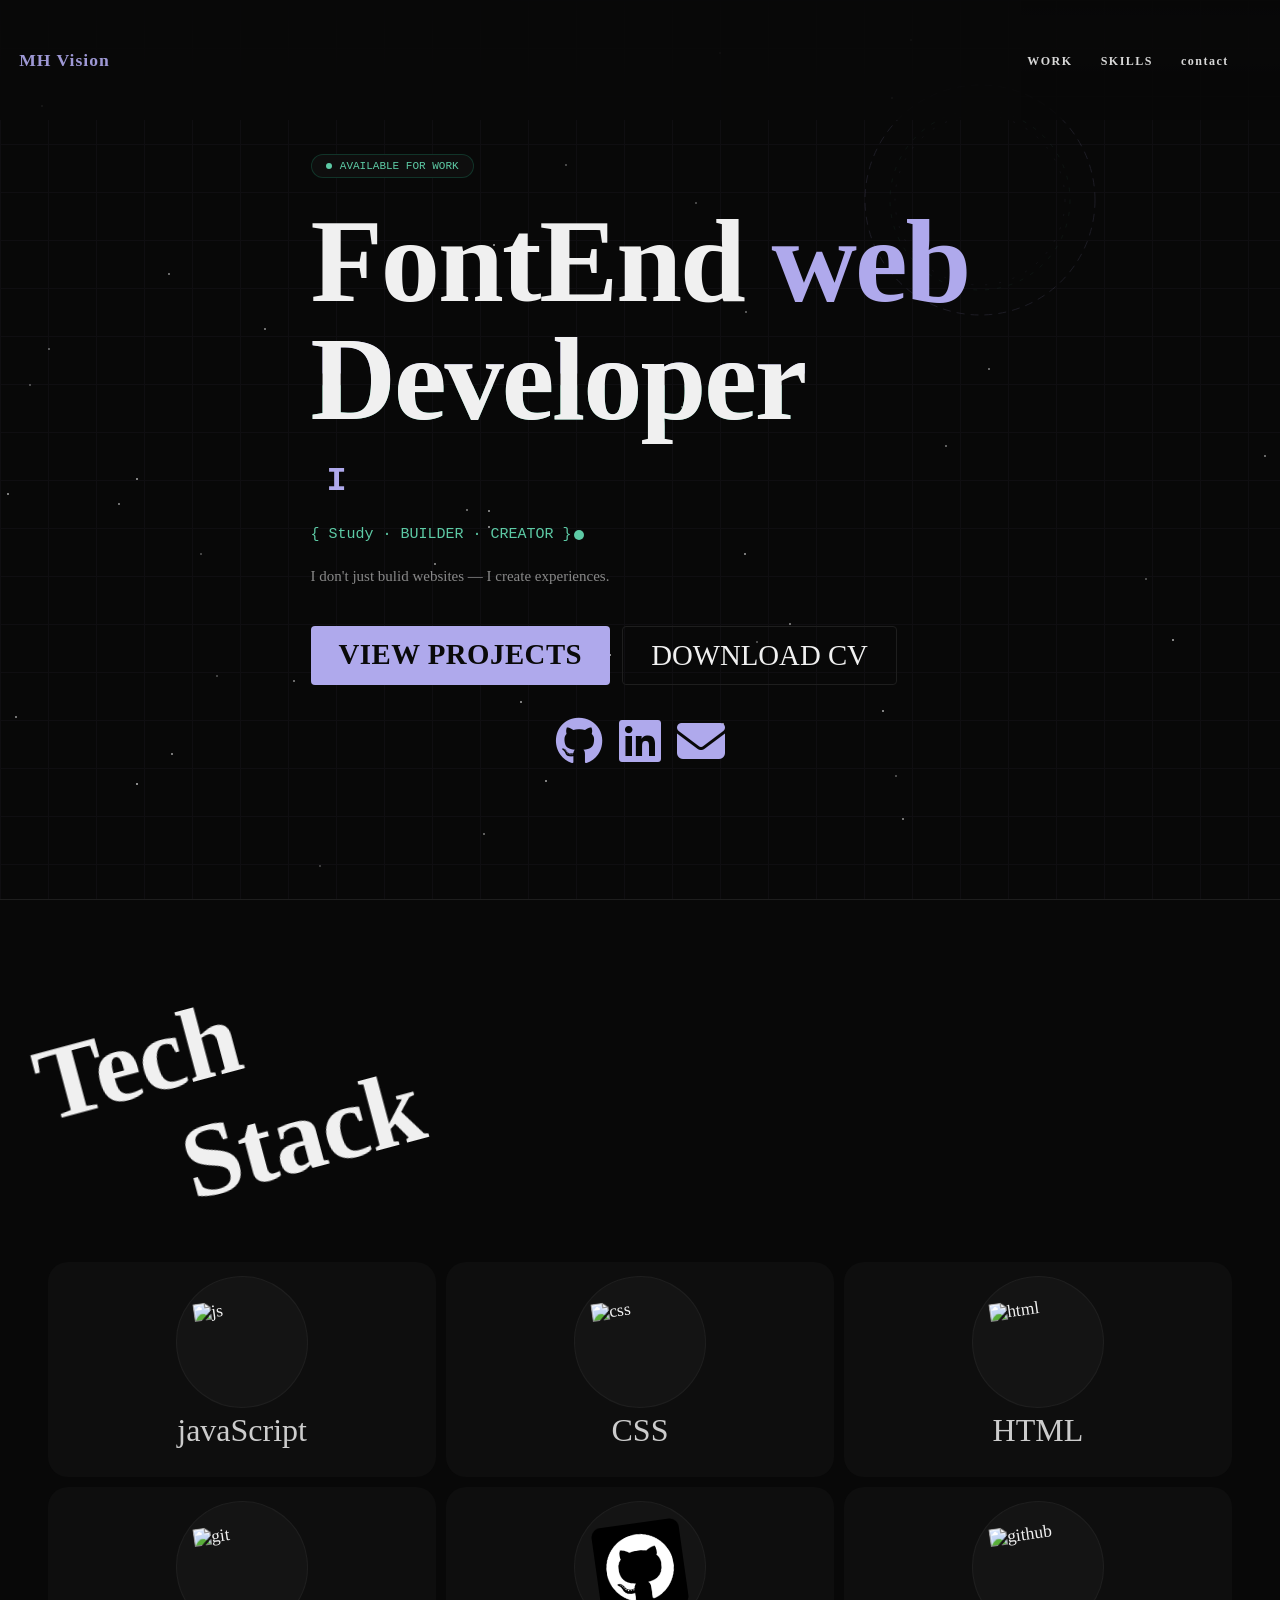
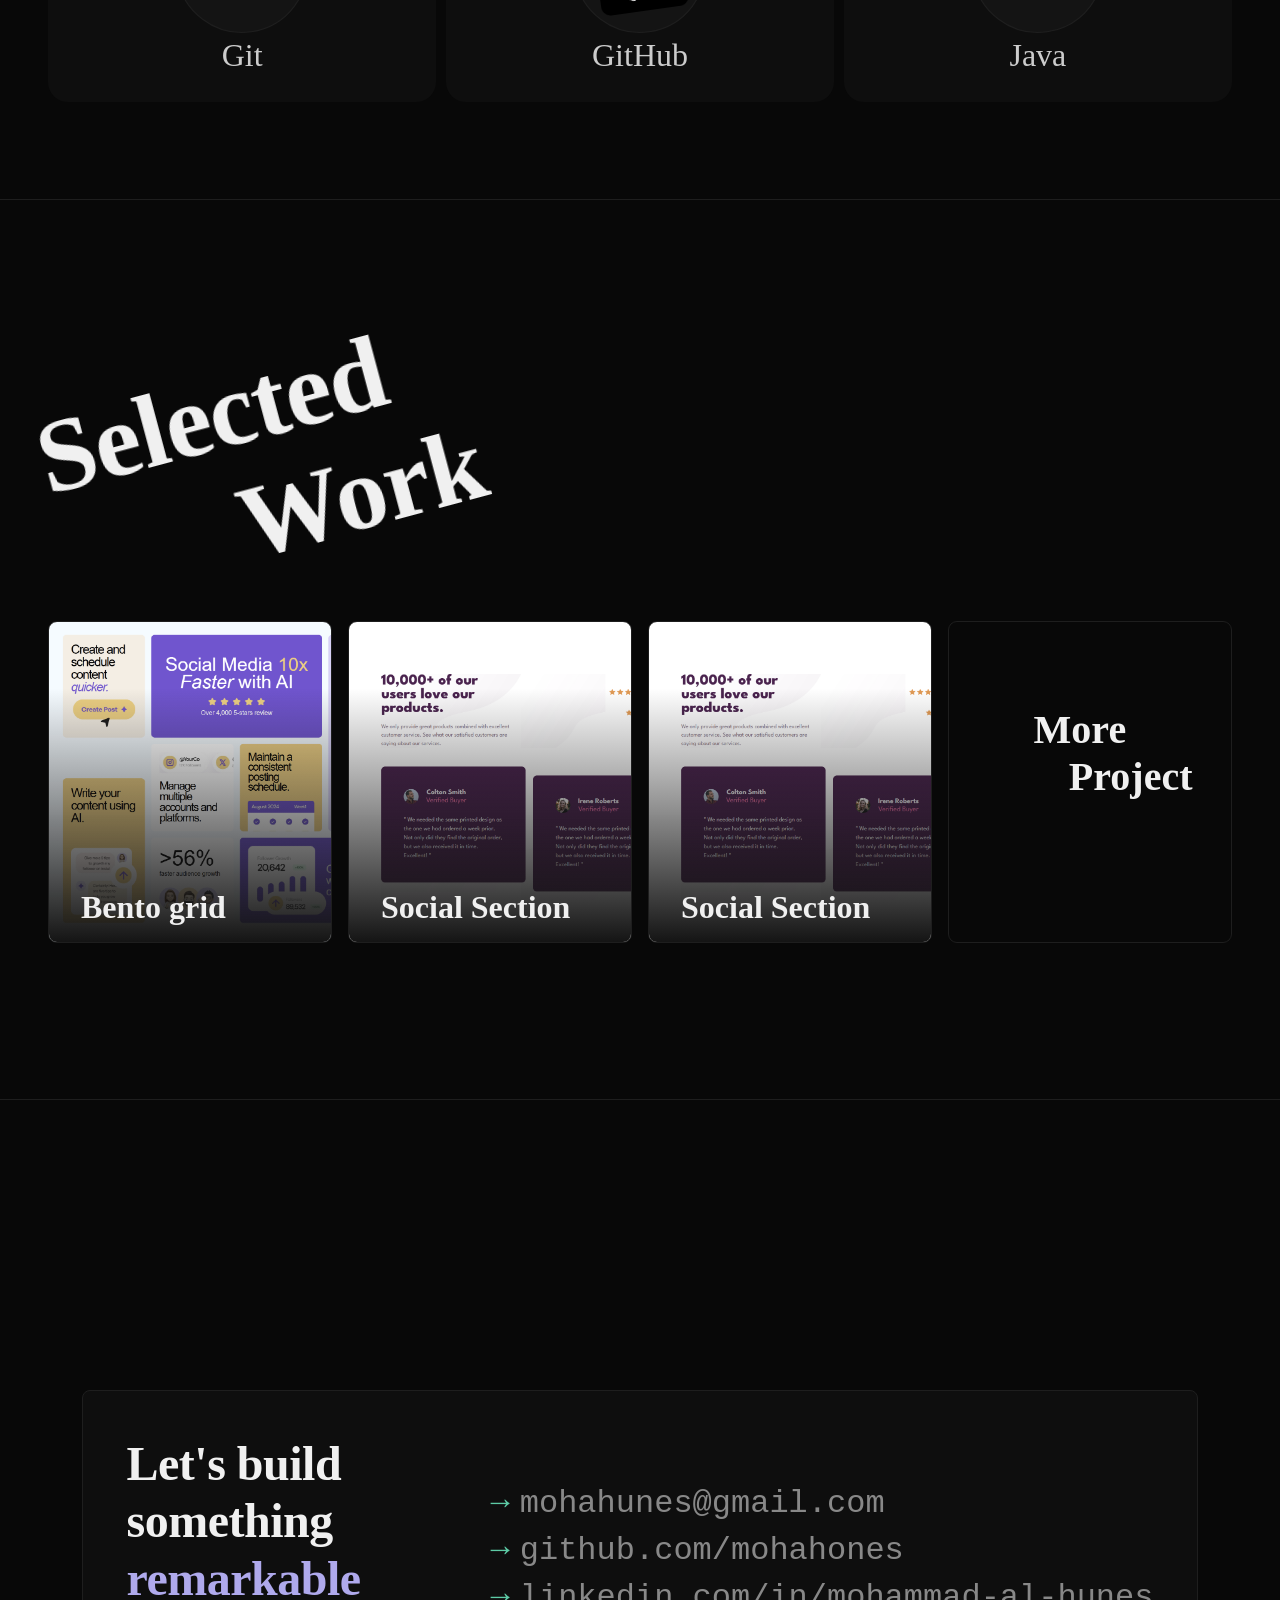
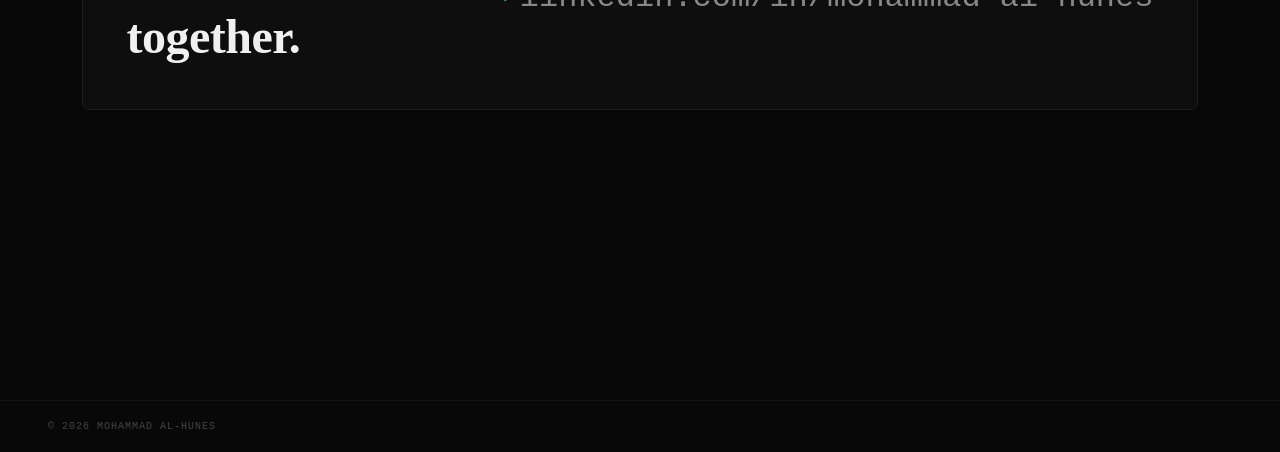
==== index.html @ bc9c3d6f "add" ====
<!DOCTYPE html>
<html lang="en">

<head>

    <meta charset="UTF-8">
    <meta name="viewport" content="width=device-width, initial-scale=1.0">
    <title>MH Vision</title>
    <link rel="stylesheet" href="https://cdnjs.cloudflare.com/ajax/libs/font-awesome/6.4.0/css/all.min.css">
    <link rel="stylesheet" href="style.css">
    <link rel="stylesheet" href="Css/nav.css">
    <link rel="stylesheet" href="Css/hero_section.css">
    <link rel="stylesheet" href="Css/skills_section.css">
    <link rel="stylesheet" href="Css/project_section.css">
    <link rel="stylesheet" href="Css/animation.css">
    <link rel="stylesheet" href="Css/contact.css">
    <link rel="icon" type="img/png" href="../img/1111111.png">
    <link href="https://fonts.googleapis.com/css2?family=Dancing+Script&display=swap" rel="stylesheet">




    <meta name="description"
        content="Front-End Developer dedicated to building responsive and performant websites using HTML5, CSS3, and JavaScript. Specializing in clean code, modern layouts, and seamless user experiences.">
    <meta name="keywords"
        content="Front-End Developer, Web Developer, HTML, CSS, JavaScript, Responsive Design, UI Developer, Web Design, Vanilla JS, Portfolio, HTML5, CSS3, Frontend Projects">
    <meta name="author" content="Mohammad al-hunes">

    <meta property="og:type" content="website">
    <meta property="og:url" content="https://mohahones.github.io/Port-mm/#project">
    <meta property="og:title" content="Mohammad | Front-End Developer">
    <meta property="og:description"
        content="Check out my portfolio! I build responsive websites using HTML, CSS, and JavaScript.">
    <meta property="og:image" content="https://mohahones.github.io/Port-mm/#project/img/1111111.png">

    <meta property="twitter:card" content="summary_large_image">
    <meta property="twitter:url" content="https://mohahones.github.io/Port-mm/#project">
    <meta property="twitter:title" content="Mohammad | Front-End Developer">
    <meta property="twitter:description"
        content="Check out my portfolio! I build responsive websites using HTML, CSS, and JavaScript.">
    <meta property="twitter:image" content="https://mohahones.github.io/Port-mm/#project/img/1111111.png">
</head>

<body>

    <div class="pf">


        <nav class="nav">

            <a href="#" class="logo">MH Vision</a>
            <ul class="nav-links">
                <li><a href="#project">WORK</a></li>
                <li><a href="#skills-sec">SKILLS</a></li>
                <li><a href="#contact">contact</a></li>
                <!-- <li><a href="#contact">CONTACT</a></li> -->
            </ul>
            <div class="menu-toggle" id="mobile-menu">
                <span></span>
                <span></span>
                <span></span>
            </div>
        </nav>


        <section class="hero scroll" id="home">


            <div class="grid-bg"></div>
            <div class="scanline-wrap">
                <div class="scanline"></div>
            </div>
            <div class="particles" id="particles">
                <div class="particle"
                    style="left: 68.8806%; top: 78.988%; --dx: 68.66400803899162px; --dy: -136.99154767166672px; animation-delay: 1.96711s; animation-duration: 4.04569s; opacity: 0.70139;">
                </div>
                <div class="particle"
                    style="left: 77.1741%; top: 40.947%; --dx: -88.77085057626869px; --dy: -268.03737607518474px; animation-delay: 2.1009s; animation-duration: 5.52183s; opacity: 0.529858;">
                </div>
                <div class="particle"
                    style="left: 24.9374%; top: 96.2058%; --dx: -14.116044162272257px; --dy: -236.3061670210691px; animation-delay: 2.09617s; animation-duration: 4.38085s; opacity: 0.30371;">
                </div>
                <div class="particle"
                    style="left: 13.139%; top: 30.3442%; --dx: -36.10968016189382px; --dy: -188.9609328166902px; animation-delay: 0.640378s; animation-duration: 3.95082s; opacity: 0.562364;">
                </div>
                <div class="particle"
                    style="left: 91.5581%; top: 71.0407%; --dx: -83.84651844554585px; --dy: -263.436807758656px; animation-delay: 0.359563s; animation-duration: 4.84462s; opacity: 0.720373;">
                </div>
                <div class="particle"
                    style="left: 36.419%; top: 56.6053%; --dx: 81.19104671273365px; --dy: -97.02821349232329px; animation-delay: 0.550871s; animation-duration: 4.88556s; opacity: 0.544806;">
                </div>
                <div class="particle"
                    style="left: 98.7189%; top: 50.5688%; --dx: 65.63067515869146px; --dy: -94.54696022104174px; animation-delay: 1.52471s; animation-duration: 3.38547s; opacity: 0.552503;">
                </div>
                <div class="particle"
                    style="left: 58.151%; top: 61.5402%; --dx: -90.90117595697127px; --dy: -104.55207305594489px; animation-delay: 1.92223s; animation-duration: 5.87405s; opacity: 0.649325;">
                </div>
                <div class="particle"
                    style="left: 69.8954%; top: 86.2334%; --dx: -20.31615745263544px; --dy: -113.09319697225595px; animation-delay: 1.27566s; animation-duration: 5.91917s; opacity: 0.386951;">
                </div>
                <div class="particle"
                    style="left: 38.11%; top: 56.7525%; --dx: -55.14698121974118px; --dy: -87.04667772400384px; animation-delay: 2.42565s; animation-duration: 4.50995s; opacity: 0.657264;">
                </div>
                <div class="particle"
                    style="left: 22.9276%; top: 75.6586%; --dx: -0.47050198925937536px; --dy: -80.7515243691598px; animation-delay: 2.58298s; animation-duration: 5.15264s; opacity: 0.559784;">
                </div>
                <div class="particle"
                    style="left: 37.7153%; top: 92.6077%; --dx: 4.597075976613518px; --dy: -118.07322535580602px; animation-delay: 0.965736s; animation-duration: 4.1802s; opacity: 0.493349;">
                </div>
                <div class="particle"
                    style="left: 54.3223%; top: 22.4383%; --dx: -42.844109691075346px; --dy: -279.14749569698733px; animation-delay: 1.22662s; animation-duration: 4.53136s; opacity: 0.355026;">
                </div>
                <div class="particle"
                    style="left: 9.21989%; top: 56.0038%; --dx: -28.868311753009568px; --dy: -113.48509780932689px; animation-delay: 3.81837s; animation-duration: 3.06538s; opacity: 0.59705;">
                </div>
                <div class="particle"
                    style="left: 33.8984%; top: 62.6724%; --dx: -25.703550441657576px; --dy: -132.00511249957557px; animation-delay: 3.92801s; animation-duration: 5.66051s; opacity: 0.608565;">
                </div>
                <div class="particle"
                    style="left: 1.18016%; top: 79.6662%; --dx: -91.88423896592082px; --dy: -208.178208288038px; animation-delay: 1.60245s; animation-duration: 5.32935s; opacity: 0.618458;">
                </div>
                <div class="particle"
                    style="left: 10.6617%; top: 53.221%; --dx: 62.1638064599638px; --dy: -252.64823164138033px; animation-delay: 0.890925s; animation-duration: 4.9744s; opacity: 0.701585;">
                </div>
                <div class="particle"
                    style="left: 3.22611%; top: 11.7001%; --dx: -8.933393686500079px; --dy: -113.78223215424943px; animation-delay: 0.675584s; animation-duration: 5.62548s; opacity: 0.752835;">
                </div>
                <div class="particle"
                    style="left: 16.8697%; top: 75.1318%; --dx: 50.24537374234388px; --dy: -138.94148470963515px; animation-delay: 0.681931s; animation-duration: 5.24639s; opacity: 0.340328;">
                </div>
                <div class="particle"
                    style="left: 38.5093%; top: 27.1547%; --dx: 25.934446951678368px; --dy: -155.039760256453px; animation-delay: 1.58781s; animation-duration: 4.22731s; opacity: 0.684523;">
                </div>
                <div class="particle"
                    style="left: 56.4206%; top: 80.4326%; --dx: -78.9246382733703px; --dy: -150.0805666310476px; animation-delay: 2.76748s; animation-duration: 5.86139s; opacity: 0.692622;">
                </div>
                <div class="particle"
                    style="left: 20.5965%; top: 36.527%; --dx: 23.53058502083485px; --dy: -215.2620340833459px; animation-delay: 0.635604s; animation-duration: 4.40243s; opacity: 0.590341;">
                </div>
            </div>

            <svg class="ring-deco" viewBox="0 0 240 240" fill="none" xmlns="http://www.w3.org/2000/svg">
                <circle cx="120" cy="120" r="115" stroke="#AFA9EC" stroke-width="1" stroke-dasharray="8 6" />
                <circle cx="120" cy="120" r="90" stroke="#5DCAA5" stroke-width="0.5" stroke-dasharray="4 8" />
            </svg>
            <svg class="ring-deco2" viewBox="0 0 180 180" fill="none" xmlns="http://www.w3.org/2000/svg">
                <circle cx="90" cy="90" r="85" stroke="#AFA9EC" stroke-width="1" stroke-dasharray="2 12" />
            </svg>


            <section class="block">
                <p class="status-badge"><span class="dot"></span> AVAILABLE FOR WORK</p>
                <main class="hero-name">
                    <span class="line1">FontEnd<span class="line2"> web</span></span>
                    <span class="line3 glitch" data-text="Developer">Developer</span>
                    <p class="typed">I <span id="typing"></span></p>
                </main>

                <p class="cursor-line">{ Study · BUILDER · CREATOR }<span class="cursor"></span></p>
                <p class="hero-bio">I don't just bulid websites — I create experiences. </p>
                <div class="cta-row">
                    <a href="#project" class="btn-p">VIEW PROJECTS</a>
                    <a class="btn-s">DOWNLOAD CV</a>
                </div>
            </section>
            <div class="social">
                <a href="https://github.com/mohahones"><i class="fa-brands fa-github ip"></i></a>
                <a
                    href="https://www.linkedin.com/in/mohammad-al-hunes-a05552364?utm_source=share&utm_campaign=share_via&utm_content=profile&utm_medium=android_app"><i
                        class="fa-brands fa-linkedin ip"></i></a>
                <a href="https://mail.google.com/mail/?view=cm&to=mohahunes@gmail.com" target="_blank"> <i
                        class="fa-solid fa-envelope ip"></i>
                </a>

            </div>
        </section>

        <section class="skills scroll" id="skills-sec">

            <h2 class="sec-hh">Tech <span class="ev">Stack</span></h2>
            <section class="skills-wrap">
                <div class="hover">
                    <div class="sk">
                        <div class="sk-icon"><img
                                src="https://cdn.jsdelivr.net/gh/devicons/devicon/icons/javascript/javascript-original.svg"
                                alt="js" class="img-js img"></div>
                        <p class="sk-name">javaScript</p>
                    </div>
                </div>
                <div class="hover">
                    <div class="sk">
                        <div class="sk-icon"><img
                                src="https://cdn.jsdelivr.net/gh/devicons/devicon/icons/css3/css3-original.svg"
                                alt="css" class="img-css img"></div>
                        <p class="sk-name">CSS</p>
                    </div>
                </div>
                <div class="hover">
                    <div class="sk">
                        <div class="sk-icon"><img
                                src="https://cdn.jsdelivr.net/gh/devicons/devicon/icons/html5/html5-original.svg"
                                alt="html" class="img-html img"></div>
                        <p class="sk-name">HTML</p>
                    </div>
                </div>
                <div class="hover">
                    <div class="sk">
                        <div class="sk-icon"><img
                                src="https://cdn.jsdelivr.net/gh/devicons/devicon/icons/git/git-original.svg" alt="git"
                                class="img-git img"></div>
                        <p class="sk-name">Git</p>
                    </div>
                </div>
                <div class="hover">
                    <div class="sk">
                        <div class="sk-icon"><img src="../img/github (1).png" alt="github" class="img-github img"></div>
                        <p class="sk-name">GitHub</p>
                    </div>
                </div>
                <div class="hover">
                    <div class="sk">
                        <div class="sk-icon"><img
                                src="https://cdn.jsdelivr.net/gh/devicons/devicon/icons/java/java-original.svg"
                                alt="github" class="img-github img"></div>
                        <p class="sk-name">Java</p>
                    </div>
                </div>
            </section>
        </section>

        <section class="projectt scroll" id="project">
            <h2 class="sec-h">Selected <div class="ev">Work</div>
            </h2>
            <section class="project">
                <div class="card project1">
                    <div class="di-no">
                        <div class="skils">
                            <img src="https://cdn.jsdelivr.net/gh/devicons/devicon/icons/css3/css3-original.svg"
                                alt="css" class="img-css img-sk">
                            <img src="https://cdn.jsdelivr.net/gh/devicons/devicon/icons/html5/html5-original.svg"
                                alt="html" class="img-html img-sk">
                        </div>
                    </div>
                    <div class="co">
                        <h3 class="project-card-h">Bento grid</h3>
                        <p class="project-card-desc" id="typewriter-text"
                            data-text="A responsive grid layout for displaying content in a visually appealing way.">
                        </p>
                    </div>
                </div>
                <div class="card project2">
                    <div class="di-no">
                        <div class="skils">
                            <img src="https://cdn.jsdelivr.net/gh/devicons/devicon/icons/css3/css3-original.svg"
                                alt="css" class="img-css img-sk">
                            <img src="https://cdn.jsdelivr.net/gh/devicons/devicon/icons/html5/html5-original.svg"
                                alt="html" class="img-html img-sk">
                        </div>
                    </div>
                    <div class="co">
                        <h3 class="project-card-h">Social Section</h3>
                        <p class="project-card-desc" id="typewriter-text"
                            data-text="Boost Authority with Verified FeedbackBuild instant trust by showcasing real user experiences.">
                        </p>
                    </div>
                </div>
                <div class="card project2">
                    <div class="di-no">
                        <div class="skils">
                            <img src="https://cdn.jsdelivr.net/gh/devicons/devicon/icons/css3/css3-original.svg"
                                alt="css" class="img-css img-sk">
                            <img src="https://cdn.jsdelivr.net/gh/devicons/devicon/icons/html5/html5-original.svg"
                                alt="html" class="img-html img-sk">
                        </div>
                    </div>
                    <div class="co">
                        <h3 class="project-card-h">Social Section</h3>
                        <p class="project-card-desc" id="typewriter-text"
                            data-text="A dynamic testimonial section featuring verified user feedback and ratings, designed to build instant brand authority and trust.">
                        </p>
                    </div>
                </div>
                <div class="card project2">
                    <div class="di-no">
                        <div class="skils">
                            <img src="https://cdn.jsdelivr.net/gh/devicons/devicon/icons/css3/css3-original.svg"
                                alt="css" class="img-css img-sk">
                            <img src="https://cdn.jsdelivr.net/gh/devicons/devicon/icons/html5/html5-original.svg"
                                alt="html" class="img-html img-sk">
                            <img src="https://cdn.jsdelivr.net/gh/devicons/devicon/icons/javascript/javascript-original.svg"
                                alt="js" class="img-js img-sk">
                        </div>
                    </div>
                    <div class="co">
                        <h3 class="project-card-h">Social Section</h3>
                        <p class="project-card-desc" id="typewriter-text"
                            data-text="A dynamic testimonial section featuring verified user feedback and ratings, designed to build instant brand authority and trust.">
                        </p>
                    </div>
                </div>
                <div class="card project2">
                    <div class="di-no">
                        <div class="skils">
                            <img src="https://cdn.jsdelivr.net/gh/devicons/devicon/icons/css3/css3-original.svg"
                                alt="css" class="img-css img-sk">
                            <img src="https://cdn.jsdelivr.net/gh/devicons/devicon/icons/html5/html5-original.svg"
                                alt="html" class="img-html img-sk">
                        </div>
                    </div>
                    <div class="co">
                        <h3 class="project-card-h">Social Section</h3>
                        <p class="project-card-desc" id="typewriter-text"
                            data-text="A dynamic testimonial section featuring verified user feedback and ratings, designed to build instant brand authority and trust.">
                        </p>
                    </div>
                </div>
                <div class="more-project card">
                    <div class="more-click">
                        <h2 class="click">More <span class="ev">Project</span></h2>
                    </div>
                </div>
            </section>


        </section>
        <div class="contact scroll" style="border-bottom:none" id="contact">
            <div class="cta-box">
                <div class="cta-h">Let's build something <em>remarkable</em> together.</div>
                <div class="clinks">
                    <a class="cl" href="#"><span class="cl-arrow">→</span> mohahunes@gmail.com</a>
                    <a class="cl" href="#"><span class="cl-arrow">→</span> github.com/mohahones</a>
                    <a class="cl" href="#"><span class="cl-arrow">→</span> linkedin.com/in/mohammad-al-hunes</a>
                </div>
            </div>
        </div>
        <footer class="footer">
            <div class="ft">© 2026 MOHAMMAD AL-HUNES</div>
        </footer>
    </div>
    <script src="https://cdn.jsdelivr.net/npm/typed.js@2.0.12"></script>
    <script src="main.js"></script>
</body>

</html>
---- style.css ----
* {
  margin: 0;
  padding: 0;
  box-sizing: border-box
}

html {
  scroll-behavior: smooth;
  scroll-snap-type: y mandatory;

}


:root {
  --p: #AFA9EC;
  --t: #5DCAA5;
  --bg: #080808;
  --bg2: #0e0e0e;
  --bg3: #141414;
  --bd: #1e1e1e;
  --tx: #f0f0f0;
  --tx2: #888;
  --tx3: #444;
  --fontFamily--P: "Cause", cursive;
}

body {
  background: var(--bg);
  color: var(--tx);
  overflow-x: hidden;

}

body.active {
  background-color: var(--tx);
  color: var(--bg);
}

.scroll {
  scroll-snap-align: start;
  height: 100vh;
}

.no {
  height: calc(100vh - 52px);
}

.ev {
  display: block;
  padding-left: 50%;
}


.footer {
  height: 52px;
  padding: 20px 48px;
  display: flex;
  justify-content: space-between;
  align-items: center;
  border-top: 1px solid var(--bg3)
}

.ft {
  font-size: 10px;
  color: var(--tx3);
  font-family: 'Space Mono', monospace;
  letter-spacing: 1px
}
---- Css/nav.css ----
.nav {
    position: fixed;
    top: 0;
    left: 0;
    right: 0;
    z-index: 100;
    display: flex;
    justify-content: space-between;
    align-items: center;
    padding: 1.2rem;
    opacity: 0.1;
    background-color: var(--bg);
    animation: fadeIn .8s ease both
}

.logo {
    font-family: "Playwrite DE SAS", cursive;
    font-size: 1.1rem;
    font-weight: 900;
    color: var(--p);
    text-decoration: none;
    letter-spacing: 1px;
    scroll-behavior: smooth;
}

.nav-links li {
    list-style: none
}

.nav-links {
    display: flex;
    gap: 28px;
    padding: 2rem;
}

.nav-links a {
    font-size: 12px;
    color: var(--tx);
    text-decoration: none;
    font-weight: 800;
    letter-spacing: 1.5px;
    transition: color .2s;
    font-family: var(--fontFamily--P);

}

.nav-links a:hover {
    color: var(--t)
}

.menu-toggle {
    display: none;
    flex-direction: column;
    cursor: pointer;
}

.menu-toggle span {
    width: 20px;
    height: 2px;
    border-radius: 100rem;
    background: var(--tx);
    margin: 3px 0;
    transition: all 0.3s ease-in-out
}

.menu-toggle:hover span:nth-child(1) {
    transform: scaleX(0.7);
}

.menu-toggle:hover span:nth-child(2) {
    transform: scaleX(1);
}

.menu-toggle:hover span:nth-child(3) {
    transform: scaleX(0.5);

}


@media (min-width: 368px) and (max-width: 767px) {
    .nav-links {
        display: none;
        position: absolute;
        top: 60px;
        right: 0;
        width: 100%;
        background-color: var(--bg);
        flex-direction: column;
        align-items: center;
    }

    .nav-links.active {
        display: flex;
    }

    .menu-toggle {
        display: flex;
    }
}
---- Css/hero_section.css ----
.hero {
    height: 100vh;
    padding: 60px 48px 56px;
    border-bottom: 1px solid var(--bd);
    position: relative;
    display: flex;
    flex-direction: column;
    justify-content: center;
    align-items: center;
    gap: 2rem;
    font-family: var(--fontFamily--P);
    min-height: 480px;
}

.status-badge {
    display: inline-flex;
    align-items: center;
    gap: 8px;
    background: var(--bg2);
    border: 1px solid #1D9E7544;
    padding: 5px 14px;
    margin-top: 1rem;
    border-radius: 20px;
    font-size: 11px;
    color: var(--t);
    margin-bottom: 24px;
    font-family: 'Space Mono', monospace;
    animation: fadeUp .6s .1s ease both
}

.dot {
    width: 6px;
    height: 6px;
    border-radius: 50%;
    background: var(--t);
    animation: blink 2s infinite
}

.hero-name {
    font-size: 60px;
    font-weight: 700;
    line-height: 1.0;
    letter-spacing: -2px;
    margin-bottom: 10px;
    animation: fadeUp .7s .2s ease both;
}

.hero-name .line2 {
    color: var(--p);
}

.hero-name .line3 {
    display: block;
}

.cursor-line {
    display: inline-flex;
    align-items: center;
    gap: 0;
    font-family: 'Space Mono', monospace;
    font-size: 15px;
    color: var(--t);
    margin: 0 10px 20px 0;
    animation: fadeUp .7s .35s ease both
}

.cursor {
    width: 10px;
    height: 10px;
    background: var(--t);
    display: inline-block;
    animation: blink 1s infinite;
    margin-left: 2px;
    border-radius: 100%;
}

.hero-bio {
    font-size: 15px;
    color: var(--tx2);
    max-width: 500px;
    line-height: 1.8;
    margin-bottom: 36px;
    animation: fadeUp .7s .45s ease both
}

.cta-row {
    display: flex;
    gap: 12px;
    animation: fadeUp .7s .55s ease both
}

.btn-p {
    background: var(--p);
    color: #0a0a0a;
    padding: 12px 28px;
    border-radius: 4px;
    font-size: 13px;
    font-weight: 700;
    cursor: pointer;
    letter-spacing: .5px;
    transition: transform .15s, box-shadow .15s;
    position: relative;
    text-decoration: none;
    text-align: center;
}

.btn-p:hover {
    transform: translateY(-2px)
}

.btn-s {
    background: transparent;
    color: var(--tx);
    border: 1px solid var(--bd);
    padding: 12px 28px;
    border-radius: 4px;
    font-size: 13px;
    cursor: pointer;
    text-decoration: none;
    transition: border-color .2s, color .2s;
    text-align: center;
}

.btn-s:hover {
    border-color: var(--p);
    color: var(--p)
}

.ring-deco {
    position: absolute;
    right: 80px;
    top: 80px;
    width: 240px;
    height: 240px;
    opacity: .12;
    animation: rotateRing 20s linear infinite
}

.ring-deco2 {
    position: absolute;
    right: 110px;
    top: 110px;
    width: 180px;
    height: 180px;
    opacity: .06;
    animation: rotateRing 14s linear infinite reverse
}

.typed {
    font-size: 24px;
    font-weight: 700;
    color: var(--p);
    letter-spacing: 0.1rem;
    font-family: 'Space Mono', monospace;
    margin: 10px 0;
}


.particles {
    position: absolute;
    inset: 0;
    pointer-events: none;
}

.particle {
    position: absolute;
    width: 2px;
    height: 2px;
    background: var(--tx);
    border-radius: 50%;
    animation: particleFloat 4s ease-out infinite
}

.scanline-wrap {
    position: absolute;
    inset: 0;
    pointer-events: none;
    opacity: .03
}

.scanline {
    position: absolute;
    width: 100%;
    height: 80px;
    background: linear-gradient(transparent, var(--p), transparent);
    animation: scanline 6s linear infinite
}

.grid-bg {
    width: 100%;
    position: absolute;
    inset: 0;
    pointer-events: none;
    opacity: .04;
    background-image: linear-gradient(var(--p) 1px, transparent 1px), linear-gradient(90deg, var(--p) 1px, transparent 1px);
    background-size: 48px 48px
}

.glitch {
    position: relative;
}

.glitch::before,
.glitch::after {
    content: attr(data-text);
    position: absolute;
    top: 0;
    left: 0;
}

.glitch::before {
    animation: glitch1 3s infinite;
    clip-path: polygon(0 0, 100% 0, 100% 45%, 0 45%);
    color: var(--p);
    z-index: -1;
}

.glitch::after {
    animation: glitch2 3s infinite;
    clip-path: polygon(0 55%, 100% 55%, 100% 100%, 0 100%);
    color: var(--t);
    z-index: -2;
}

.social {
    display: flex;
    gap: 1rem;
    animation: fadeUp .6s .7s ease both
}

.ip {
    display: inline-block;
    position: relative;
    font-size: 3rem;
    color: var(--p);
    transition: transform 0.7s ease, color 0.6s ease;
}

.ip:hover {
    transform: translateY(-7px);
    color: var(--t);
}


@media (min-width: 368px) and (max-width: 767px) {
    .ring-deco {
        width: 140px;
    }

    .ring-deco2 {
        width: 80px;
    }

    .cta-row {
        flex-direction: column;
    }

    .ring-deco {
        width: 140px;
    }

    .ring-deco2 {
        width: 80px;
    }

    .hero-name .line1,
    .hero-name .line2,
    .hero-name .line3 {
        font-size: 3.5rem;
    }

    p.cursor-line,
    p.hero-bio {
        font-size: 1rem;
    }

    .cta-row {
        flex-direction: column;
    }

    .btn-p,
    .btn-s {
        width: fit-content;
        font-size: 0.9rem;
    }

    .typed {
        padding: 0.2rem;
        font-size: 0.9rem
    }

}

@media (min-width: 768px) {
    .nav {
        opacity: 0.15
    }

    .ring-deco {
        width: 240px;
    }

    .ring-deco2 {
        width: 180px;
    }

    .hero-name .line1,
    .hero-name .line2,
    .hero-name .line3 {
        font-size: 6rem;
    }

    .btn-p,
    .btn-s {
        font-size: 1.2rem;
    }

    .typed {
        font-size: 1.5rem;
        padding: 1rem;

    }

}

@media (min-width: 1280px) {
    .nav {
        opacity: 0.15
    }

    .ring-deco {
        width: 440px;
    }

    .ring-deco2 {
        width: 380px;
        font-size: 500px;
    }

    .hero-name .line1,
    .hero-name .line2,
    .hero-name .line3 {
        font-size: 7.4rem;
    }

    .btn-p,
    .btn-s {
        font-size: 1.8rem;
    }

    .typed {
        font-size: 2.1rem
    }


}
---- Css/skills_section.css ----
.skills {
    align-content: center;
    height: 100vh;
    padding: 56px 48px;
    border-bottom: 1px solid var(--bd);
    font-family: var(--fontFamily--P);
}

.sec-hh {
    display: inline-block;
    font-size: 34px;
    font-weight: 700;
    letter-spacing: -1px;
    margin-bottom: 36px;
    line-height: 1.1;
    transform: skewX(-30deg);
    transform: rotate(-15deg);
}

.skills-wrap {
    display: grid;
    grid-template-columns: repeat(auto-fit, minmax(100px, 1fr));
    gap: 0.6rem;
    border-radius: 8px;
    overflow: hidden;
    animation: fadeUp .6s ease both;
}

.sk {
    display: flex;
    align-items: center;
    justify-content: center;
    flex-direction: column;
    background: var(--bg2);
    padding: 20px;
    transition: background .2s;
    position: relative;
    overflow: hidden;
    border-radius: 20px;
}

.img {
    width: 2rem;
    height: 2rem;
}

.sk:hover {
    background: var(--bg3)
}

.sk:hover .sk-fill {
    animation: pulseScale .4s ease
}

.sk-icon {
    width: 3.5rem;
    height: 3.5rem;
    border-radius: 7px;
    background: var(--bg3);
    border: 1px solid var(--bd);
    display: flex;
    align-items: center;
    justify-content: center;
    margin-bottom: 10px;
    border-radius: 100%;
    transition: transform 0.3s;
    transform: rotate(-8deg) scale(1.1);
    background-image: linear-gradient();
}

.hover:hover .sk-icon {
    transform: rotate(1deg) scale(1);
    opacity: 1;
}

.sk-name {
    font-size: 13px;
    font-weight: 500;
    color: #ccc;
    margin-bottom: 8px
}

@media (min-width: 768px) {

    .sec-hh {
        font-size: 3.5rem;
    }

    .sk-name {
        font-size: 1.5rem;
    }

    .sk-icon {
        width: 5.5rem;
        height: 5.5rem;
    }

    .img {
        width: 3rem;
        height: 3rem;
    }

    .skills-wrap {
        grid-template-columns: repeat(auto-fit, minmax(200px, 1fr))
    }

}

@media (min-width: 1280px) {

    .sk-name {
        font-size: 2rem;
    }

    .sec-hh {
        font-size: 6.5rem;
    }

    .sk-icon {
        width: 7.5rem;
        height: 7.5rem;
    }

    .img {
        width: 5rem;
        height: 5rem;
    }

    .skills-wrap {
        grid-template-columns: repeat(auto-fit, minmax(350px, 1fr))
    }

}
---- Css/project_section.css ----
.sec-h {
    display: inline-block;
    font-size: 34px;
    font-weight: 700;
    font-family: var(--fontFamily--P);
    letter-spacing: -1px;
    margin-bottom: 36px;
    line-height: 1.1;
    transform: skewX(-30deg);
    transform: rotate(-15deg);
}

.projectt {
    align-content: center;
    height: 100vh;
    padding: 56px 48px;
    border-bottom: 1px solid var(--bd);
    font-family: var(--fontFamily--P);
}

.project1 {
    background-image: url(../img/111.png);
}

.project2 {
    background-image: url(../img/222.png);
}

.project {
    display: grid;
    height: auto;
    width: auto;
    background-color: var(--bg);
    grid-template-columns: repeat(auto-fit, minmax(250px, 1fr));
    gap: 1rem;
}

.card {
    border: 1px solid var(--bd);
    border-radius: 9px;
    overflow: hidden;
    display: flex;
    flex-direction: column;
    justify-content: end;
    animation: fadeUp .6s ease both;
    background-size: cover;
    cursor: pointer;
}

.img-sk {
    width: 30px;
    transform: rotate(370deg);
}

.co {
    overflow: hidden;
    padding: 12rem 2rem 0.5rem;
    background: linear-gradient(to bottom, rgba(0, 0, 0, 0) 0%, var(--bg3) 100%);
    animation: fadeUp .6s ease both;
}

.project-card-h {
    font-family: var(--fontFamily--P);
    font-size: 2rem;
    padding: 0.5rem 0;
    transition: transform 0.4s ease;
}

.card:hover .project-card-h {
    transform: translateY(-45px);
}

.project-card-desc {
    line-height: 1;
    position: absolute;
    bottom: 5px;
    left: 20px;
    overflow: hidden;
    opacity: 0;
    font-size: 0.9rem;
    color: var(--tx2);
    padding-bottom: 1rem;
    font-family: var(--fontFamily--P);
}

.card:hover .project-card-desc {
    opacity: 1;
}

.more-project:hover .click {
    transform: rotate(-10deg);
}

.skils {
    display: flex;
    justify-content: flex-end;
    align-items: flex-start;
    font-size: 0.6rem;
    border-radius: 8px;
    padding: 20px;
    gap: 20px;
    background: linear-gradient(to top, rgba(0, 0, 0, 0) 0%, var(--bg3) 290%);
    opacity: 0;
    transform: translateY(-20px);
    transition: all 0.5s ease;
    pointer-events: none;
}

.card:hover .skils {
    opacity: 1;
    transform: translateY(0);
    pointer-events: auto;
}

.card:hover .img-sk {
    transition: all 0.5s ease;
    transform: rotate(-10deg);
}

.more-project {
    display: flex;
    align-items: center;
    justify-content: center;
}

.click {
    margin-right: 15%;
    color: var(--tx);
    font-family: var(--fontFamily--P);
    font-size: 2.5rem;
    transition: all 0.4s ease;
}

/* Media */

@media (min-width: 368px) and (max-width: 767px) {

    .project {
        display: flex;
        flex-direction: column;
        gap: 20px;
    }

    .card {
        display: none;
    }

    .card:nth-child(-n+1) {
        display: block;
    }

    .more-project {
        display: block;
        order: 4;
    }

    .click {
        padding: 30px;
        font-size: 1.5rem;
        text-align: center;
    }

}

@media (min-width: 768px) {
    .sec-h {
        font-size: 3.5rem;
    }

    .card {
        display: none;
    }

    .card:nth-child(-n+3) {
        display: block;
    }

    .more-project {
        display: block;
        order: 4;
    }

    .more-click {
        text-align: center;
    }

    .click {
        padding: 30%;
        text-align: center;
    }


}

@media (min-width: 1280px) {
    .sec-h {
        font-size: 6.5rem;
    }

}
---- Css/animation.css ----
@keyframes typing {
    form {
        width: 0;
    }

    to {
        width: 100%;
    }
}

@keyframes glitch1 {

    0%,
    89%,
    100% {
        transform: translateX(-3px) skewX(0deg);
        opacity: 0;
    }

    90% {
        opacity: 1;
        transform: translateX(-5px) skewX(-10deg);
    }

    95% {
        opacity: 1;
        transform: translateX(5px) skewX(5deg);
    }
}

@keyframes glitch2 {

    0%,
    89%,
    100% {
        transform: translateX(3px) skewX(0deg);
        opacity: 0;
    }

    92% {
        opacity: 1;
        transform: translateX(5px) skewX(10deg);
    }

    96% {
        opacity: 1;
        transform: translateX(-5px) skewX(-5deg);
    }
}

@keyframes fadeUp {
    from {
        opacity: 0;
        transform: translateY(32px)
    }

    to {
        opacity: 1;
        transform: translateY(0)
    }
}

@keyframes fadeIn {
    from {
        opacity: 0
    }

    to {
        opacity: 0.9
    }
}

@keyframes slideRight {
    from {
        width: 0
    }

    to {
        width: var(--w)
    }
}

@keyframes countUp {
    from {
        opacity: 0;
        transform: translateY(10px)
    }

    to {
        opacity: 1;
        transform: translateY(0)
    }
}

@keyframes blink {

    0%,
    100% {
        opacity: 1
    }

    50% {
        opacity: 0
    }
}

@keyframes floatY {

    0%,
    100% {
        transform: translateY(0)
    }

    50% {
        transform: translateY(-8px)
    }
}

@keyframes scanline {
    0% {
        top: -100%
    }

    100% {
        top: 200%
    }
}

@keyframes borderGlow {

    0%,
    100% {
        border-color: #1e1e1e
    }

    50% {
        border-color: #AFA9EC44
    }
}

@keyframes typewriter {
    from {
        width: 0
    }

    to {
        width: 100%
    }
}

@keyframes particleFloat {
    0% {
        transform: translate(0, 0);
        opacity: .6
    }

    100% {
        transform: translate(var(--dx), var(--dy));
        opacity: 0
    }
}

@keyframes rotateRing {
    from {
        transform: rotate(0deg)
    }

    to {
        transform: rotate(360deg)
    }
}

@keyframes pulseScale {

    0%,
    100% {
        transform: scale(1)
    }

    50% {
        transform: scale(1.04)
    }
}

@keyframes shimmer {
    0% {
        left: -100%
    }

    100% {
        left: 200%
    }
}
---- Css/contact.css ----
.contact {
      align-content: center;
      height: 100vh;
      padding: 56px 48px;
      border-bottom: 1px solid var(--bd);
      font-family: var(--fontFamily--P);
      display: flex;
      justify-content: center;
      align-items: center;
  }

  .cta-box {
      background: var(--bg2);
      border: 1px solid var(--bd);
      border-radius: 8px;
      padding: 44px;
      display: flex;
      justify-content: space-between;
      align-items: center;
      flex-wrap: wrap;
      gap: 24px;
      transition: border-color .3s;
      animation: borderGlow 5s 1s infinite
  }

  .cta-box:hover {
      border-color: #AFA9EC55
  }

  .cta-h {
      font-size: 26px;
      font-weight: 700;
      letter-spacing: -.5px;
      max-width: 340px;
      line-height: 1.2
  }

  .cta-h em {
      color: var(--p);
      font-style: normal
  }

  .clinks {
      display: flex;
      flex-direction: column;
      gap: 10px
  }

  .cl {
      font-family: 'Space Mono', monospace;
      font-size: 12px;
      color: var(--tx2);
      display: flex;
      align-items: center;
      gap: 10px;
      text-decoration: none;
      transition: color .2s
  }

  .cl:hover {
      color: var(--tx)
  }

  .cl-arrow {
      color: var(--t);
      transition: transform .2s
  }

  .cl:hover .cl-arrow {
      transform: translateX(4px)
  }

  @media (min-width:768px) {
      .cta-h {
          font-size: 2rem;
      }

      .cl {
          font-size: 1rem;
      }
  }

  @media (min-width:1280px) {
      .cta-h {
          font-size: 3rem;
      }

      .cl {
          font-size: 2rem;
      }
  }
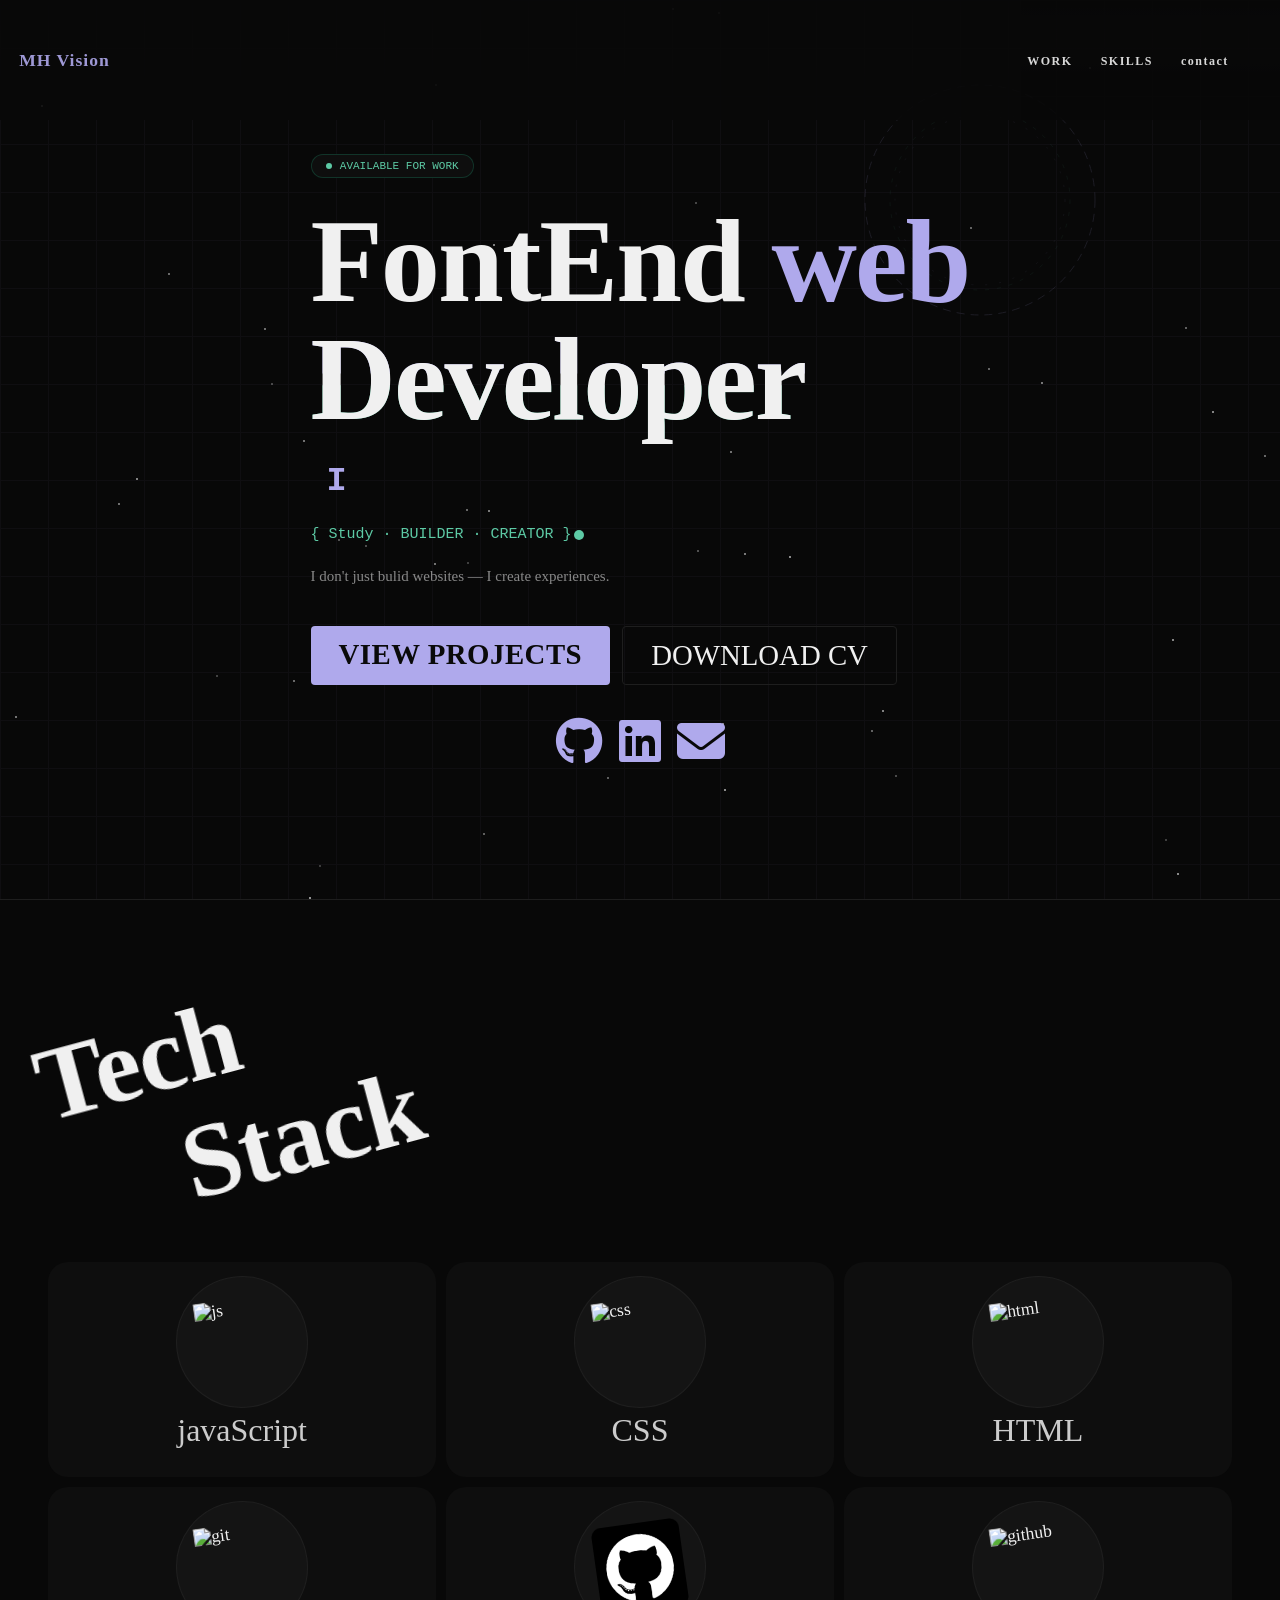
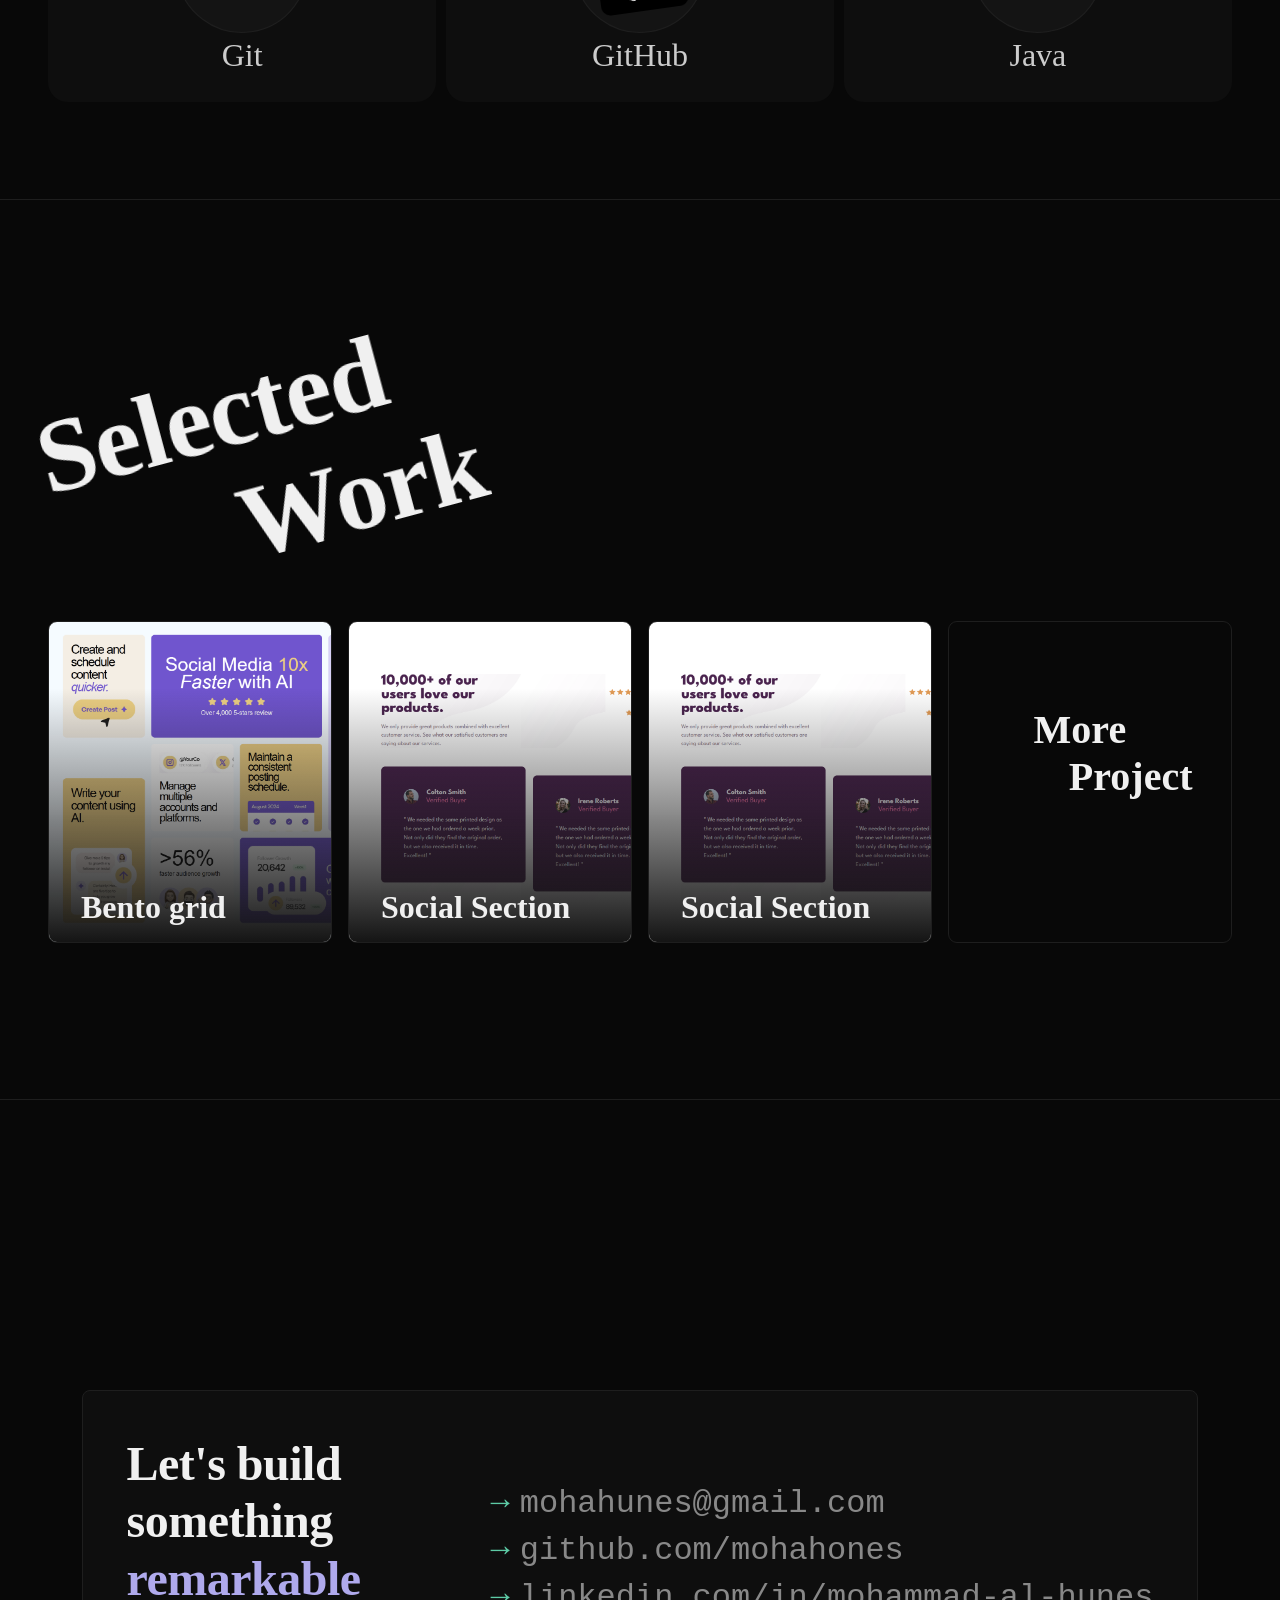
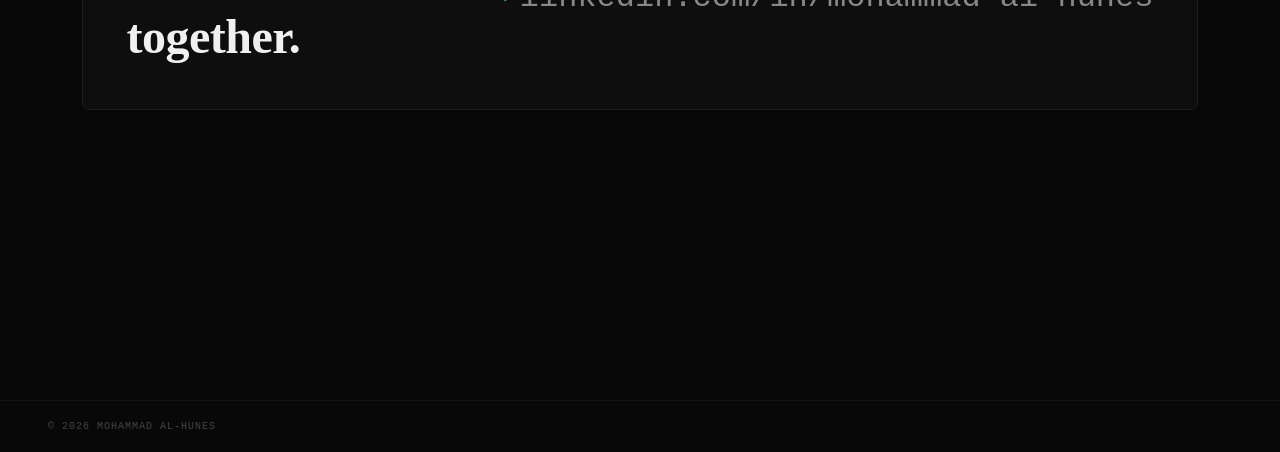
==== commit 51722cb7: "add" ====
--- a/index.html
+++ b/index.html
@@ -14,7 +14,7 @@
     <link rel="stylesheet" href="Css/project_section.css">
     <link rel="stylesheet" href="Css/animation.css">
     <link rel="stylesheet" href="Css/contact.css">
-    <link rel="icon" type="img/png" href="../img/1111111.png">
+    <link rel="icon" type="img/png" href="/img/1111111.png">
     <link href="https://fonts.googleapis.com/css2?family=Dancing+Script&display=swap" rel="stylesheet">
 
 
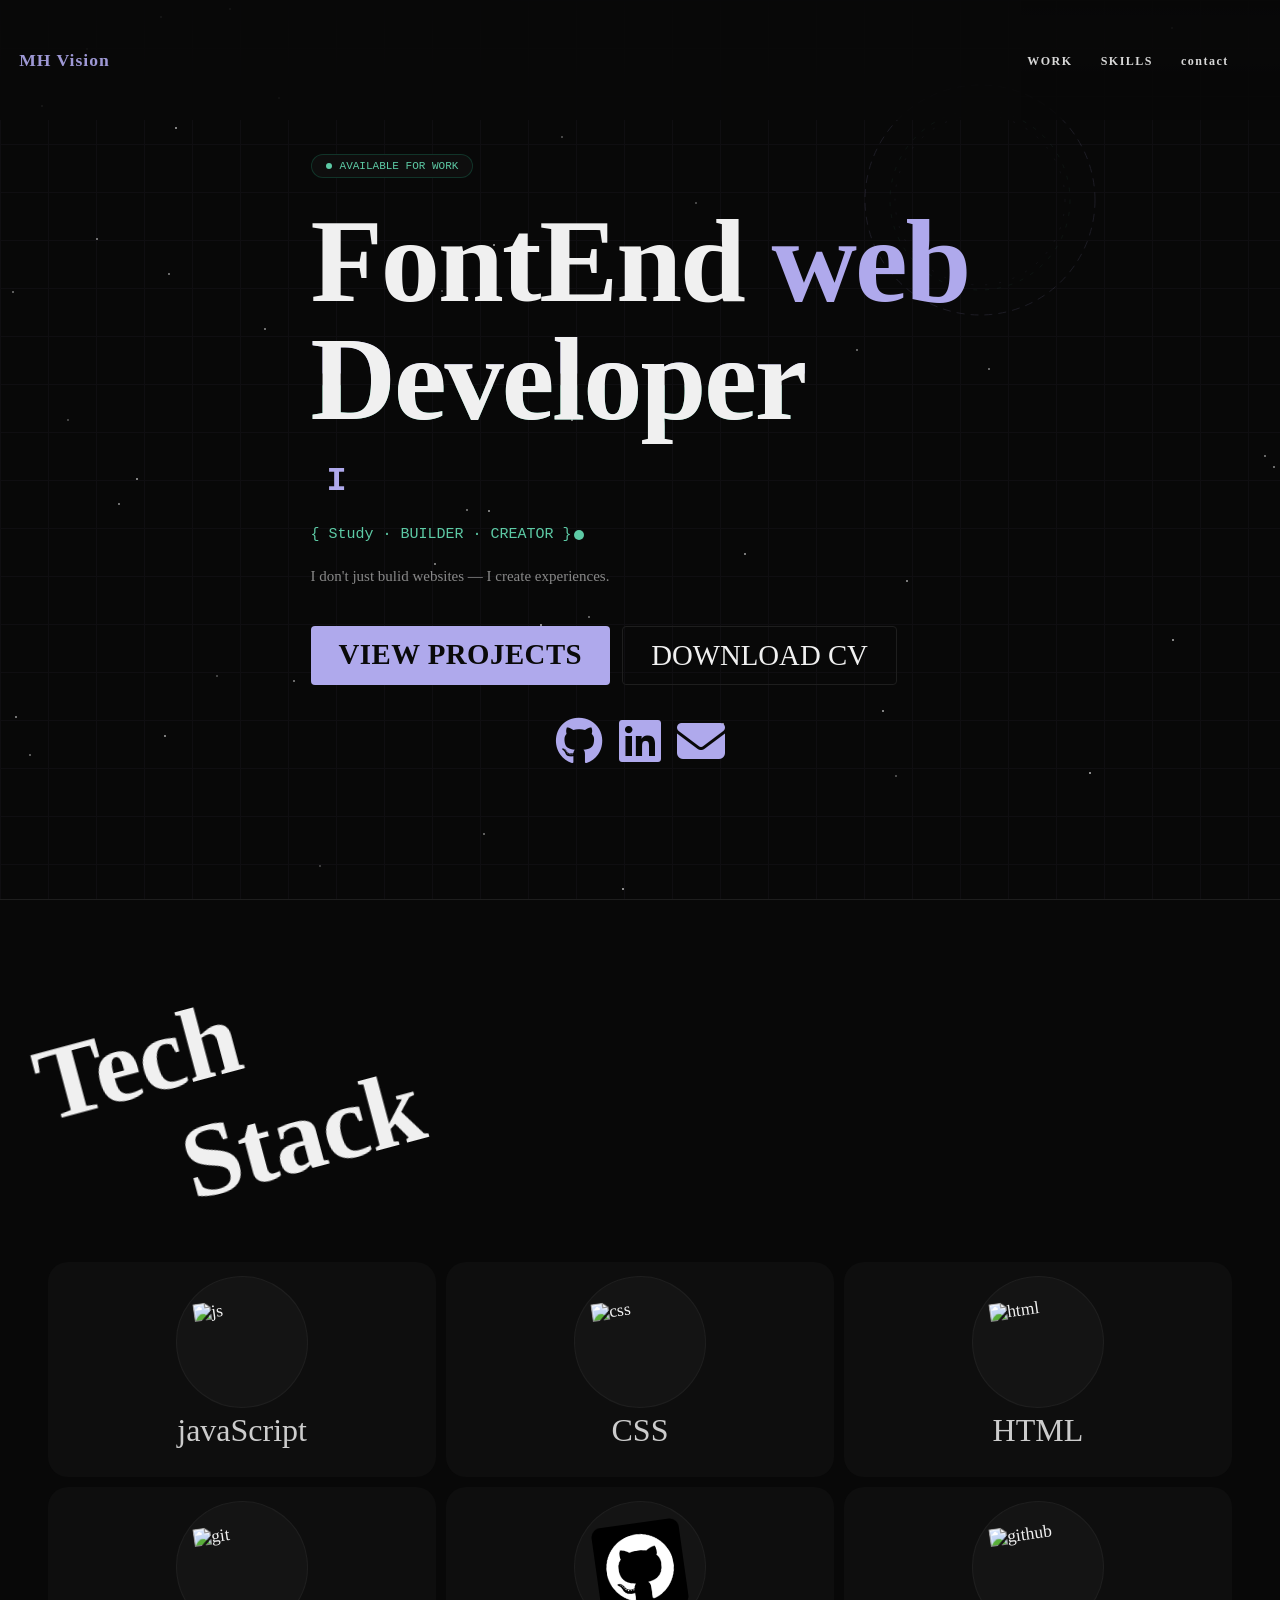
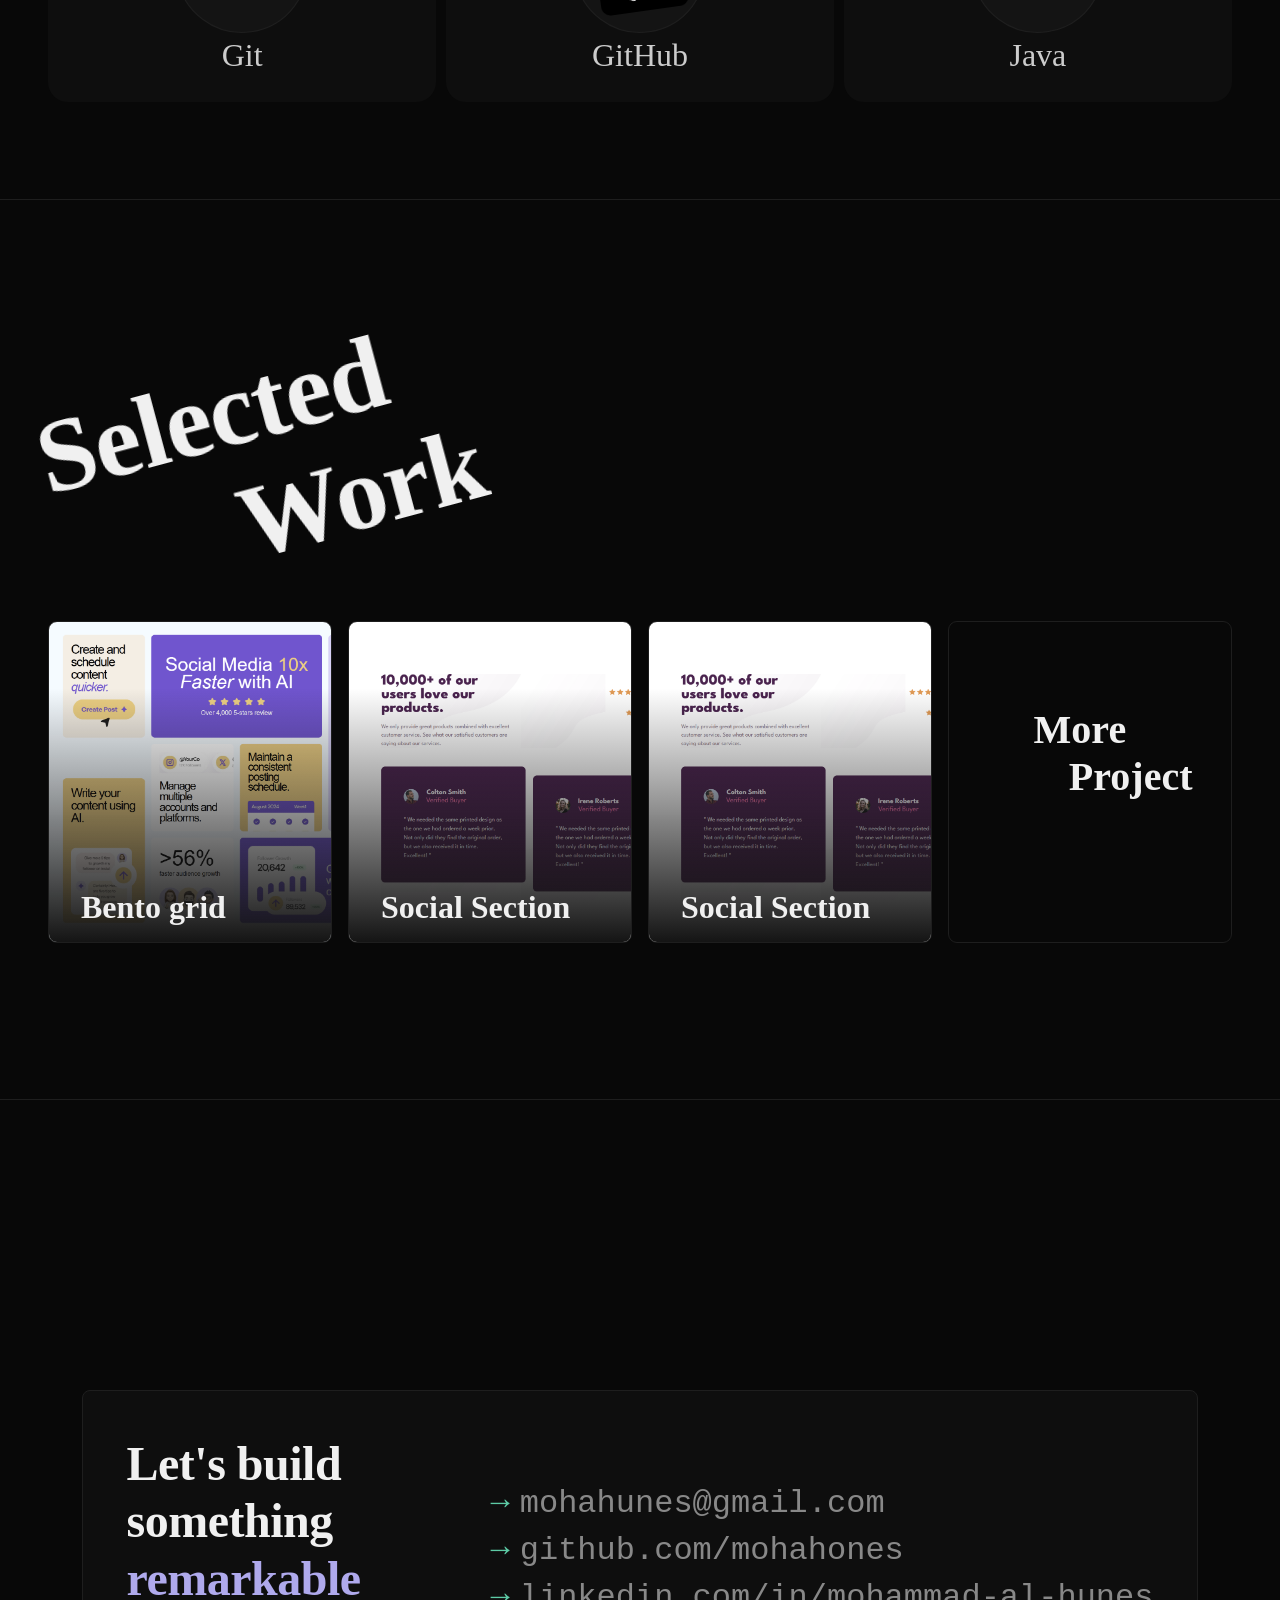
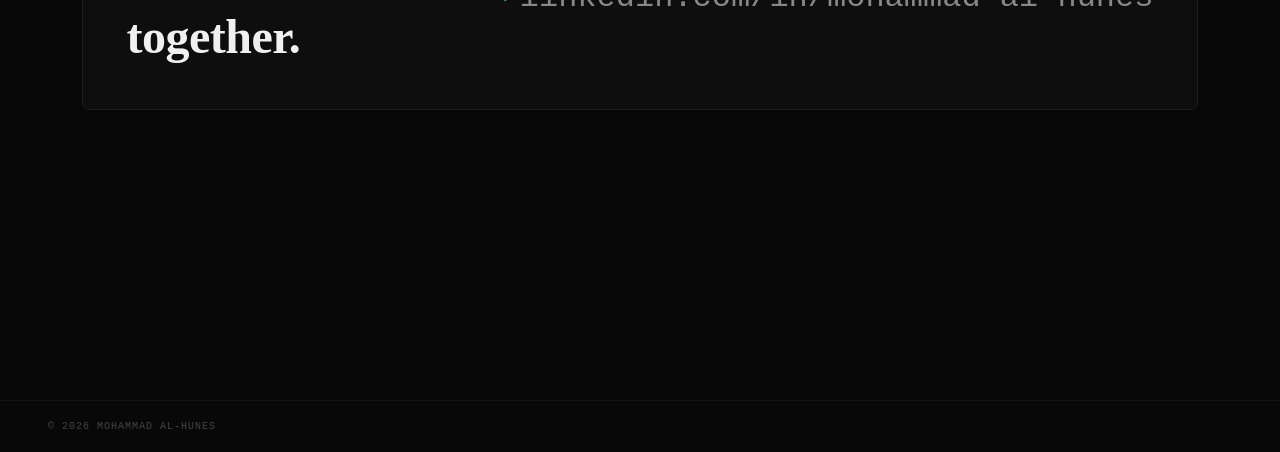
==== commit 364cdaae: "add" ====
--- a/index.html
+++ b/index.html
@@ -14,7 +14,7 @@
     <link rel="stylesheet" href="Css/project_section.css">
     <link rel="stylesheet" href="Css/animation.css">
     <link rel="stylesheet" href="Css/contact.css">
-    <link rel="icon" type="img/png" href="/img/1111111.png">
+    <link rel="icon" type="img/png" href="../img/1111111.png">
     <link href="https://fonts.googleapis.com/css2?family=Dancing+Script&display=swap" rel="stylesheet">
 
 
@@ -327,9 +327,9 @@
             <div class="cta-box">
                 <div class="cta-h">Let's build something <em>remarkable</em> together.</div>
                 <div class="clinks">
-                    <a class="cl" href="#"><span class="cl-arrow">→</span> mohahunes@gmail.com</a>
-                    <a class="cl" href="#"><span class="cl-arrow">→</span> github.com/mohahones</a>
-                    <a class="cl" href="#"><span class="cl-arrow">→</span> linkedin.com/in/mohammad-al-hunes</a>
+                    <a class="cl" href="https://mail.google.com/mail/?view=cm&to=mohahunes@gmail.com"><span class="cl-arrow">→</span> mohahunes@gmail.com</a>
+                    <a class="cl" href="https://github.com/mohahones"><span class="cl-arrow">→</span> github.com/mohahones</a>
+                    <a class="cl" href="https://www.linkedin.com/in/mohammad-al-hunes-a05552364?utm_source=share&utm_campaign=share_via&utm_content=profile&utm_medium=android_app"><span class="cl-arrow">→</span> linkedin.com/in/mohammad-al-hunes</a>
                 </div>
             </div>
         </div>
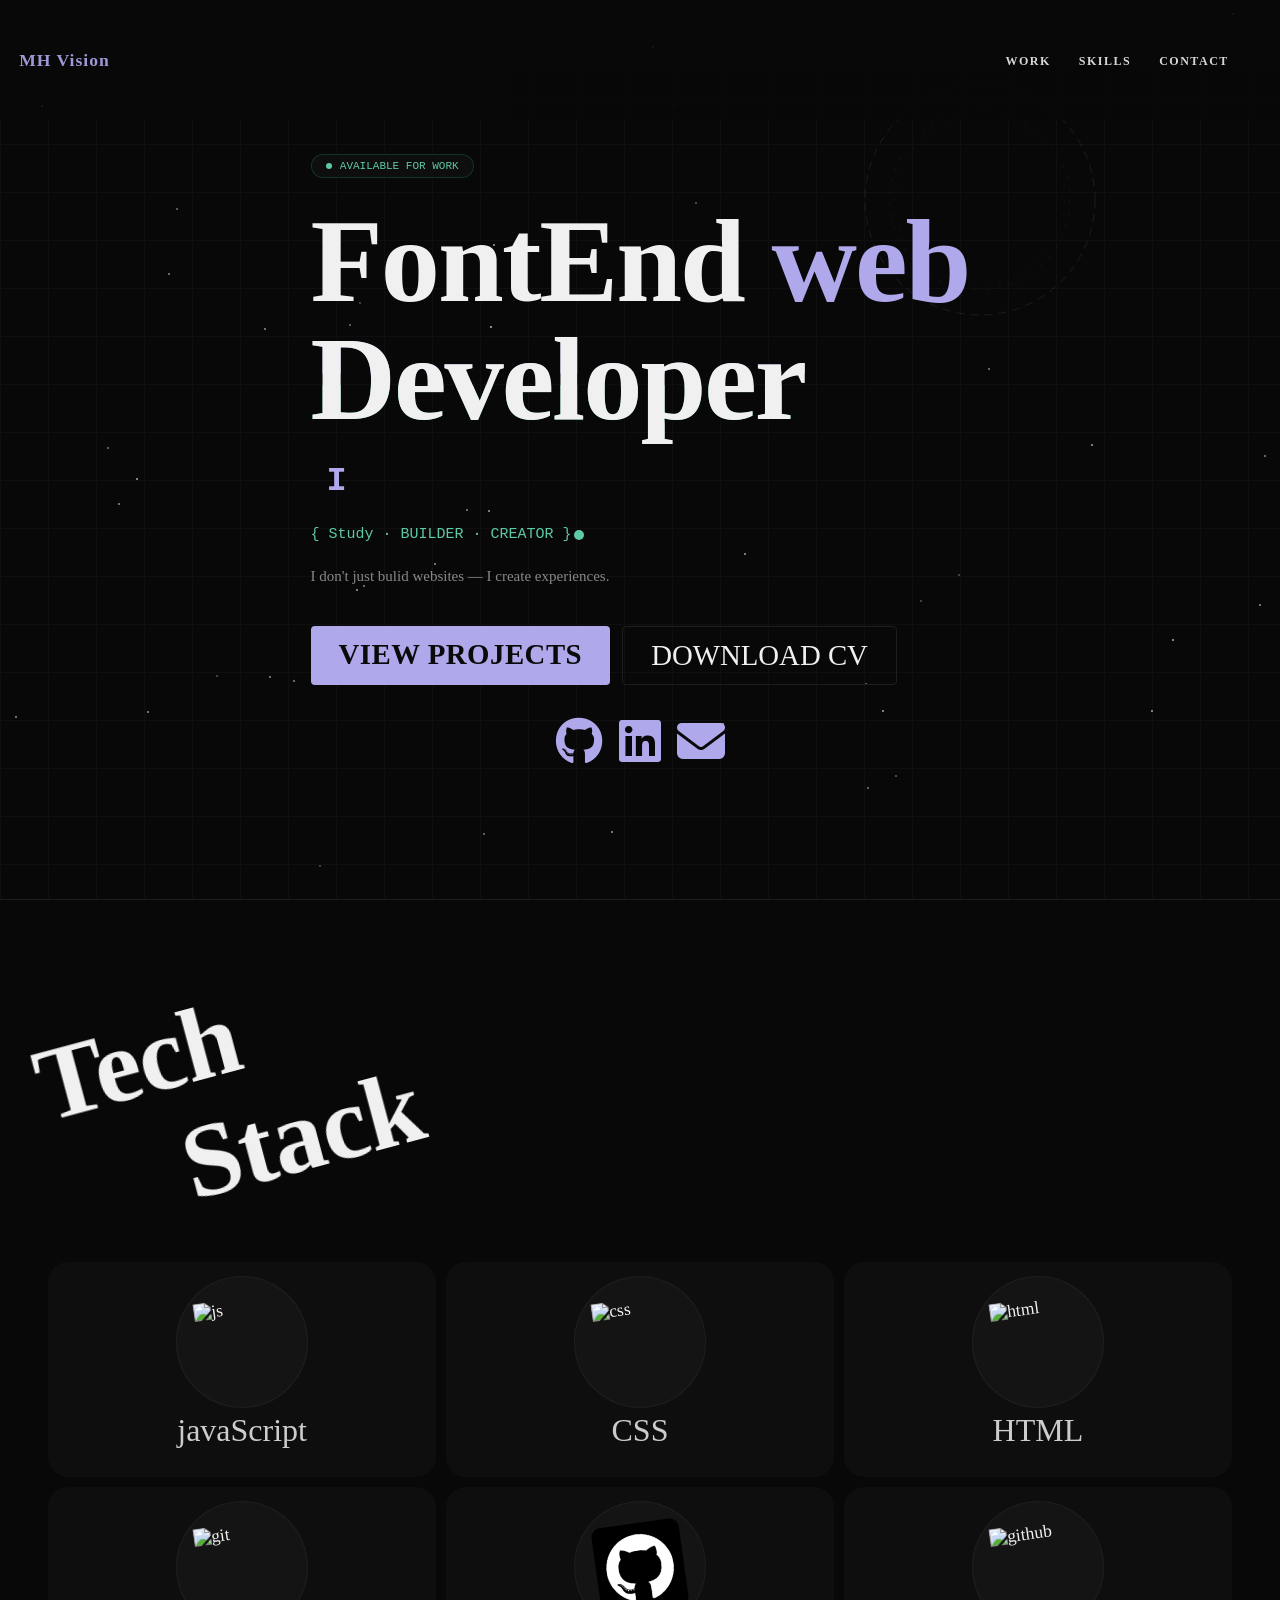
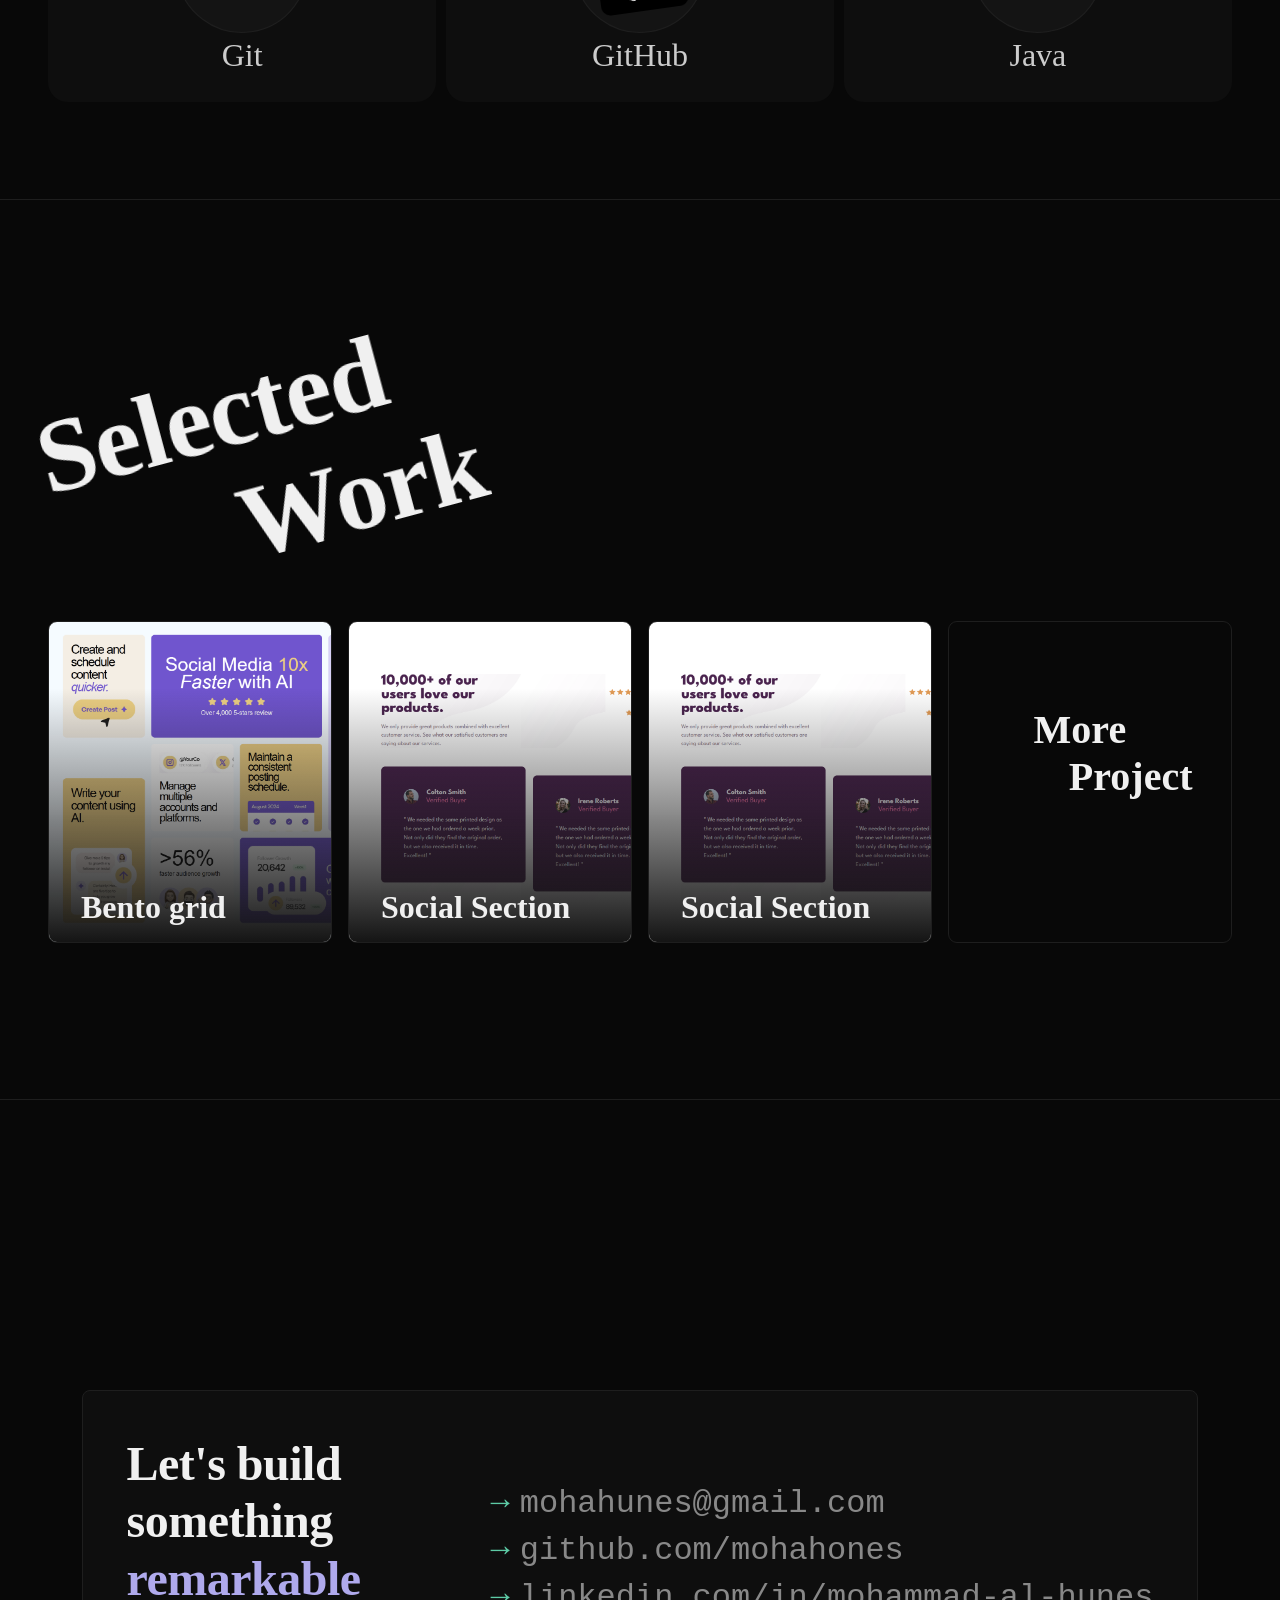
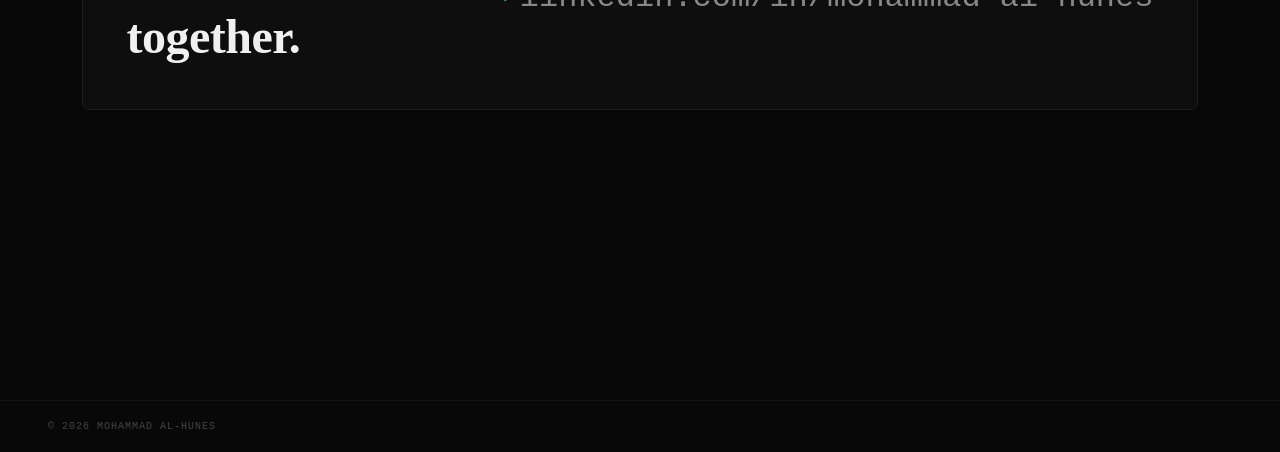
==== commit 6d3b0558: "add" ====
--- a/index.html
+++ b/index.html
@@ -14,7 +14,7 @@
     <link rel="stylesheet" href="Css/project_section.css">
     <link rel="stylesheet" href="Css/animation.css">
     <link rel="stylesheet" href="Css/contact.css">
-    <link rel="icon" type="img/png" href="../img/1111111.png">
+    <link rel="icon" type="img/png" href="img/1111111.png">
     <link href="https://fonts.googleapis.com/css2?family=Dancing+Script&display=swap" rel="stylesheet">
 
 
@@ -52,8 +52,7 @@
             <ul class="nav-links">
                 <li><a href="#project">WORK</a></li>
                 <li><a href="#skills-sec">SKILLS</a></li>
-                <li><a href="#contact">contact</a></li>
-                <!-- <li><a href="#contact">CONTACT</a></li> -->
+                <li><a href="#contact">CONTACT</a></li>
             </ul>
             <div class="menu-toggle" id="mobile-menu">
                 <span></span>
--- a/Css/nav.css
+++ b/Css/nav.css
@@ -52,9 +52,11 @@
     display: none;
     flex-direction: column;
     cursor: pointer;
+    transform: none !important
 }
 
 .menu-toggle span {
+
     width: 20px;
     height: 2px;
     border-radius: 100rem;
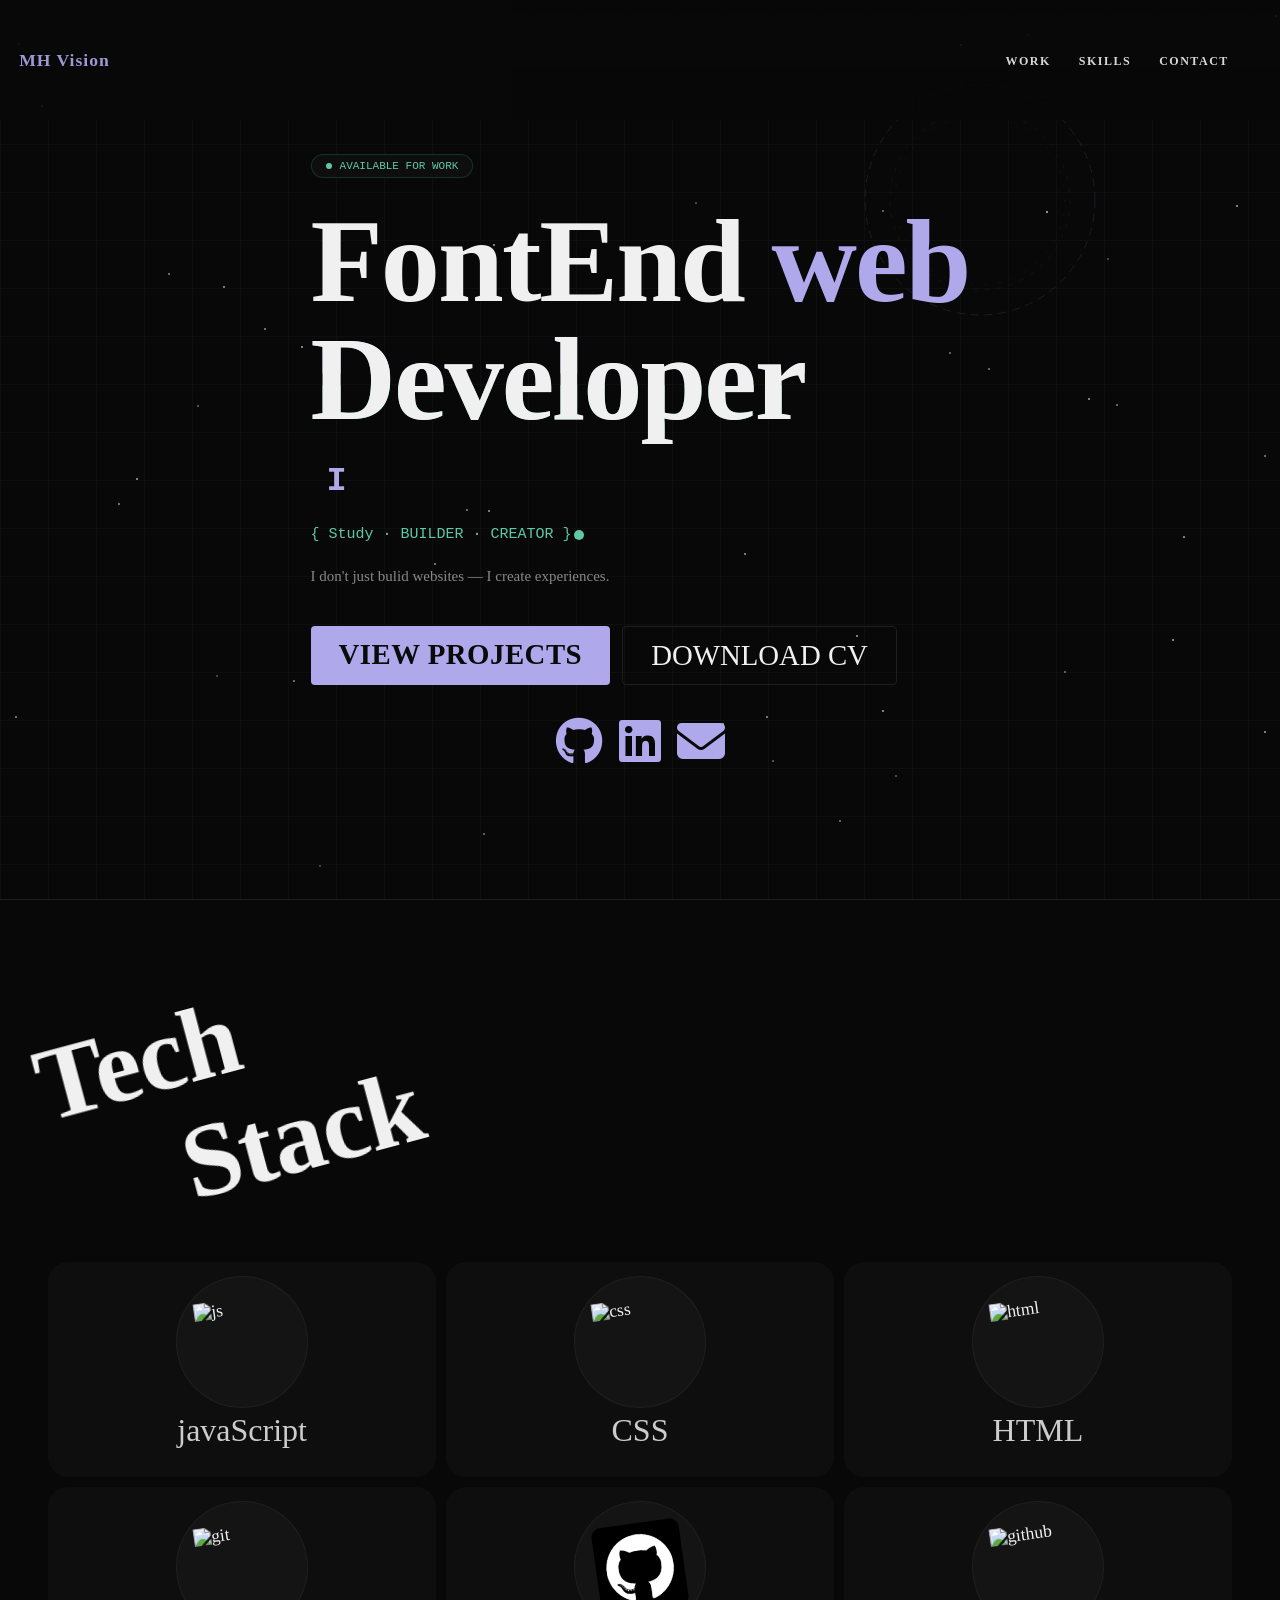
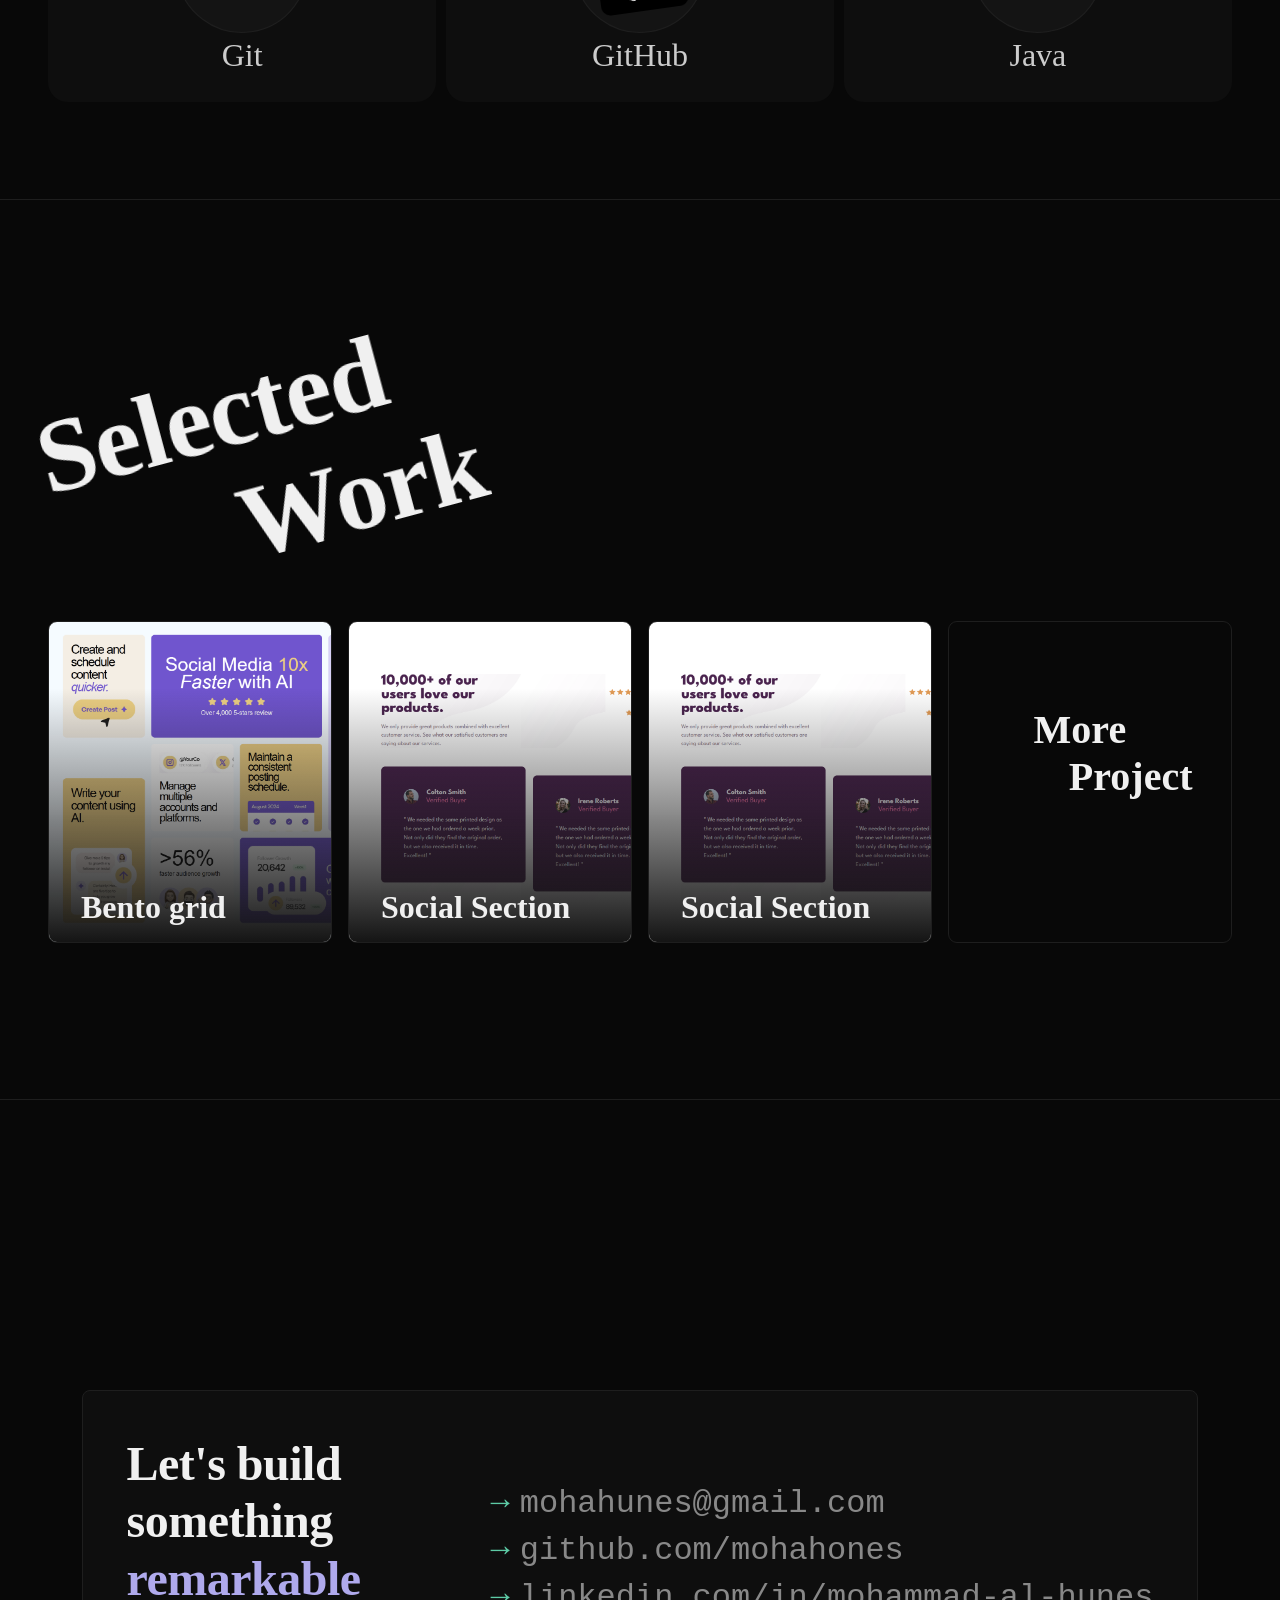
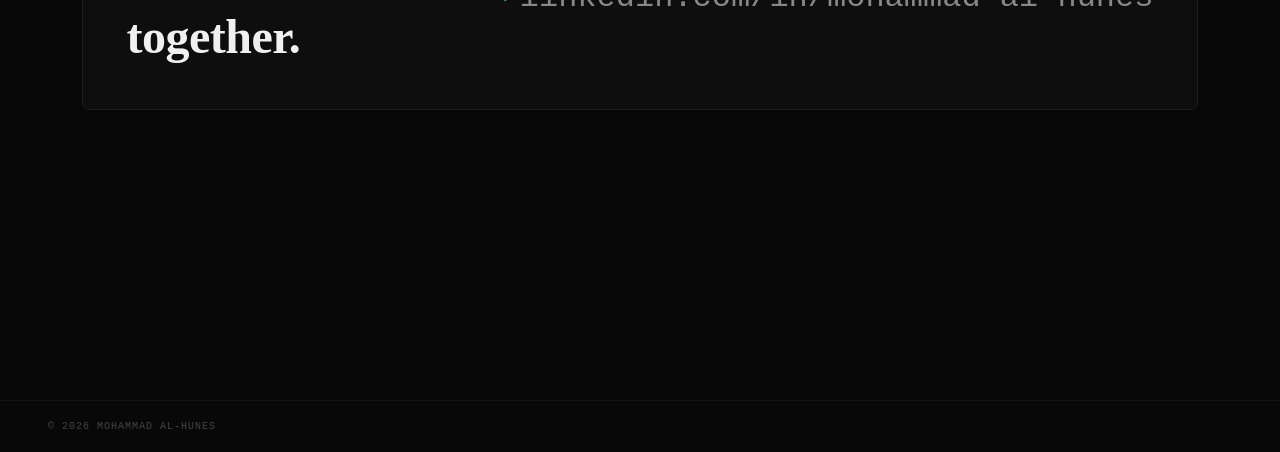
==== commit 32d904b0: "add" ====
--- a/index.html
+++ b/index.html
@@ -31,14 +31,14 @@
     <meta property="og:title" content="Mohammad | Front-End Developer">
     <meta property="og:description"
         content="Check out my portfolio! I build responsive websites using HTML, CSS, and JavaScript.">
-    <meta property="og:image" content="https://mohahones.github.io/Port-mm/#project/img/1111111.png">
+    <meta property="og:image" content="https://mohahones.github.io/Port-mm/#project/../img/1111111.png">
 
     <meta property="twitter:card" content="summary_large_image">
     <meta property="twitter:url" content="https://mohahones.github.io/Port-mm/#project">
     <meta property="twitter:title" content="Mohammad | Front-End Developer">
     <meta property="twitter:description"
         content="Check out my portfolio! I build responsive websites using HTML, CSS, and JavaScript.">
-    <meta property="twitter:image" content="https://mohahones.github.io/Port-mm/#project/img/1111111.png">
+    <meta property="twitter:image" content="https://mohahones.github.io/Port-mm/#project/../img/1111111.png">
 </head>
 
 <body>
@@ -212,7 +212,7 @@
                 </div>
                 <div class="hover">
                     <div class="sk">
-                        <div class="sk-icon"><img src="../img/github (1).png" alt="github" class="img-github img"></div>
+                        <div class="sk-icon"><img src="img/github (1).png" alt="github" class="img-github img"></div>
                         <p class="sk-name">GitHub</p>
                     </div>
                 </div>
@@ -326,9 +326,13 @@
             <div class="cta-box">
                 <div class="cta-h">Let's build something <em>remarkable</em> together.</div>
                 <div class="clinks">
-                    <a class="cl" href="https://mail.google.com/mail/?view=cm&to=mohahunes@gmail.com"><span class="cl-arrow">→</span> mohahunes@gmail.com</a>
-                    <a class="cl" href="https://github.com/mohahones"><span class="cl-arrow">→</span> github.com/mohahones</a>
-                    <a class="cl" href="https://www.linkedin.com/in/mohammad-al-hunes-a05552364?utm_source=share&utm_campaign=share_via&utm_content=profile&utm_medium=android_app"><span class="cl-arrow">→</span> linkedin.com/in/mohammad-al-hunes</a>
+                    <a class="cl" href="https://mail.google.com/mail/?view=cm&to=mohahunes@gmail.com"><span
+                            class="cl-arrow">→</span> mohahunes@gmail.com</a>
+                    <a class="cl" href="https://github.com/mohahones"><span class="cl-arrow">→</span>
+                        github.com/mohahones</a>
+                    <a class="cl"
+                        href="https://www.linkedin.com/in/mohammad-al-hunes-a05552364?utm_source=share&utm_campaign=share_via&utm_content=profile&utm_medium=android_app"><span
+                            class="cl-arrow">→</span> linkedin.com/in/mohammad-al-hunes</a>
                 </div>
             </div>
         </div>
--- a/Css/nav.css
+++ b/Css/nav.css
@@ -52,11 +52,9 @@
     display: none;
     flex-direction: column;
     cursor: pointer;
-    transform: none !important
 }
 
 .menu-toggle span {
-
     width: 20px;
     height: 2px;
     border-radius: 100rem;
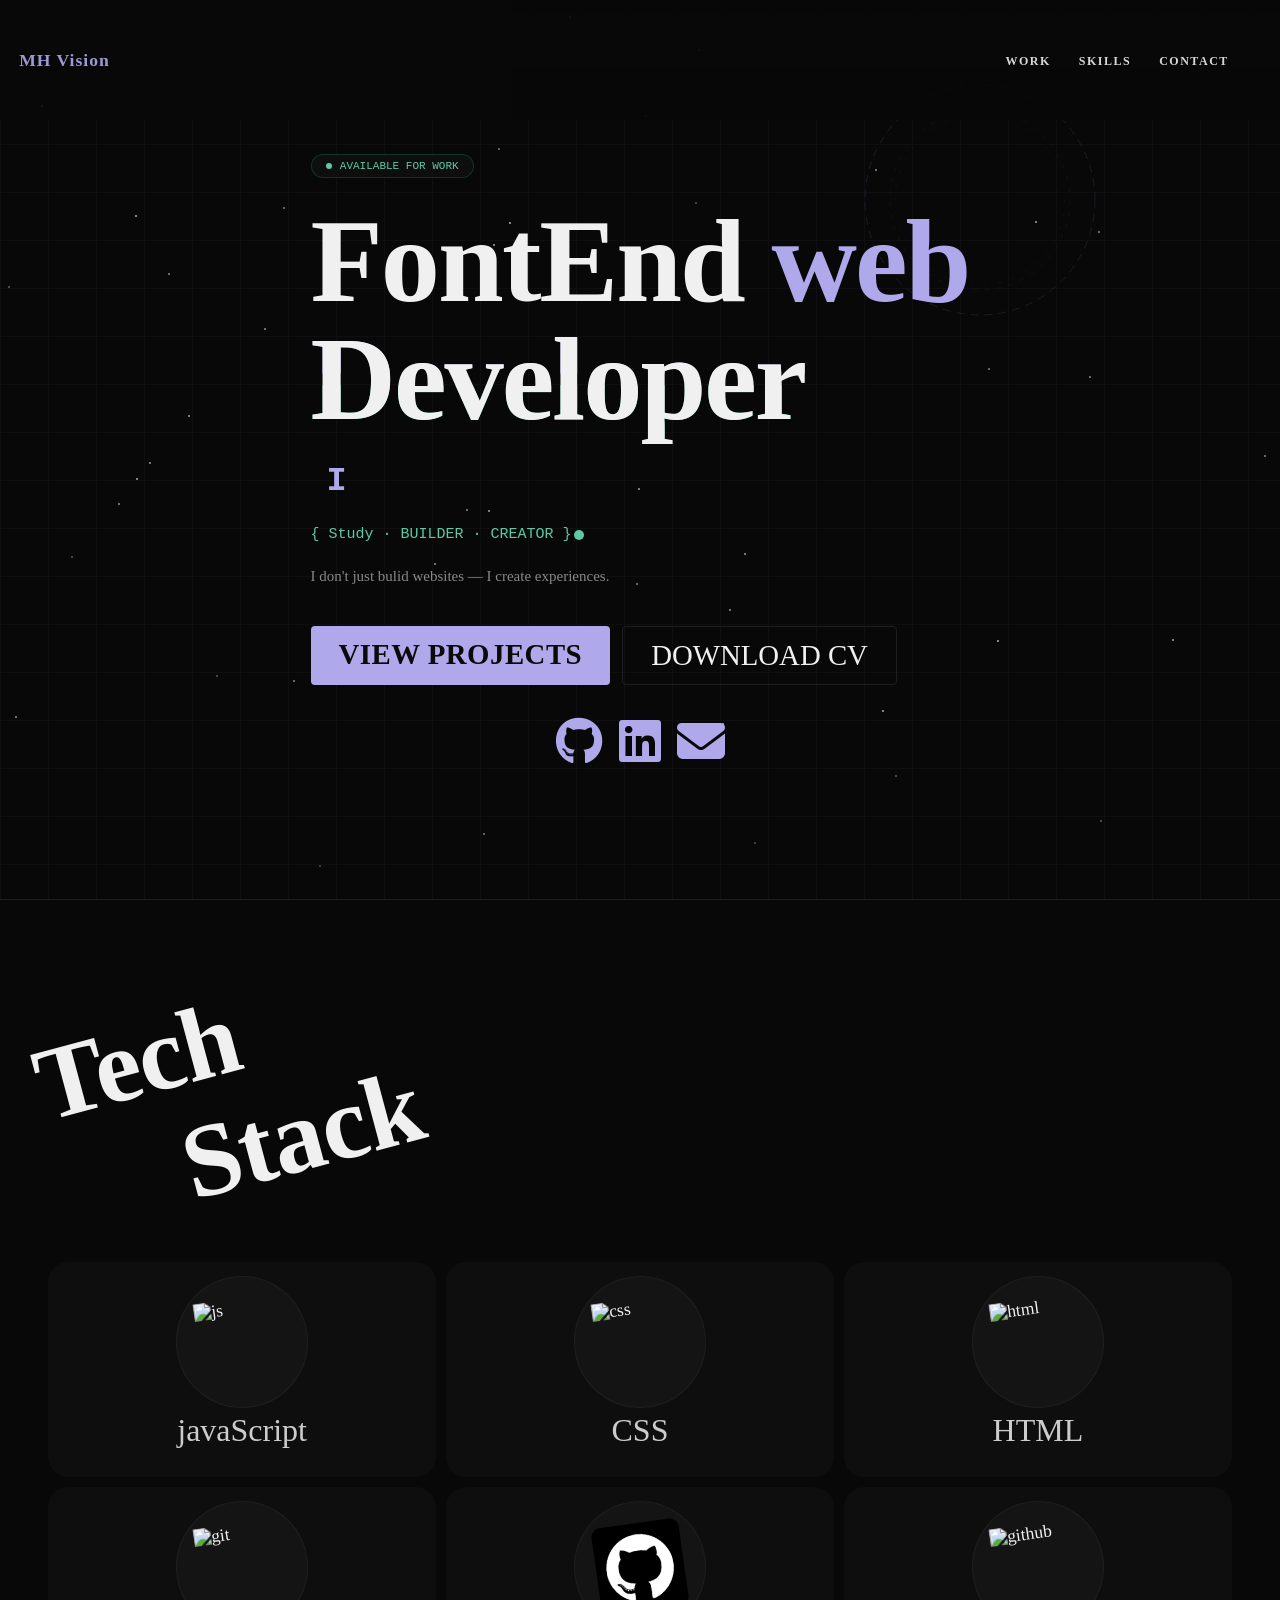
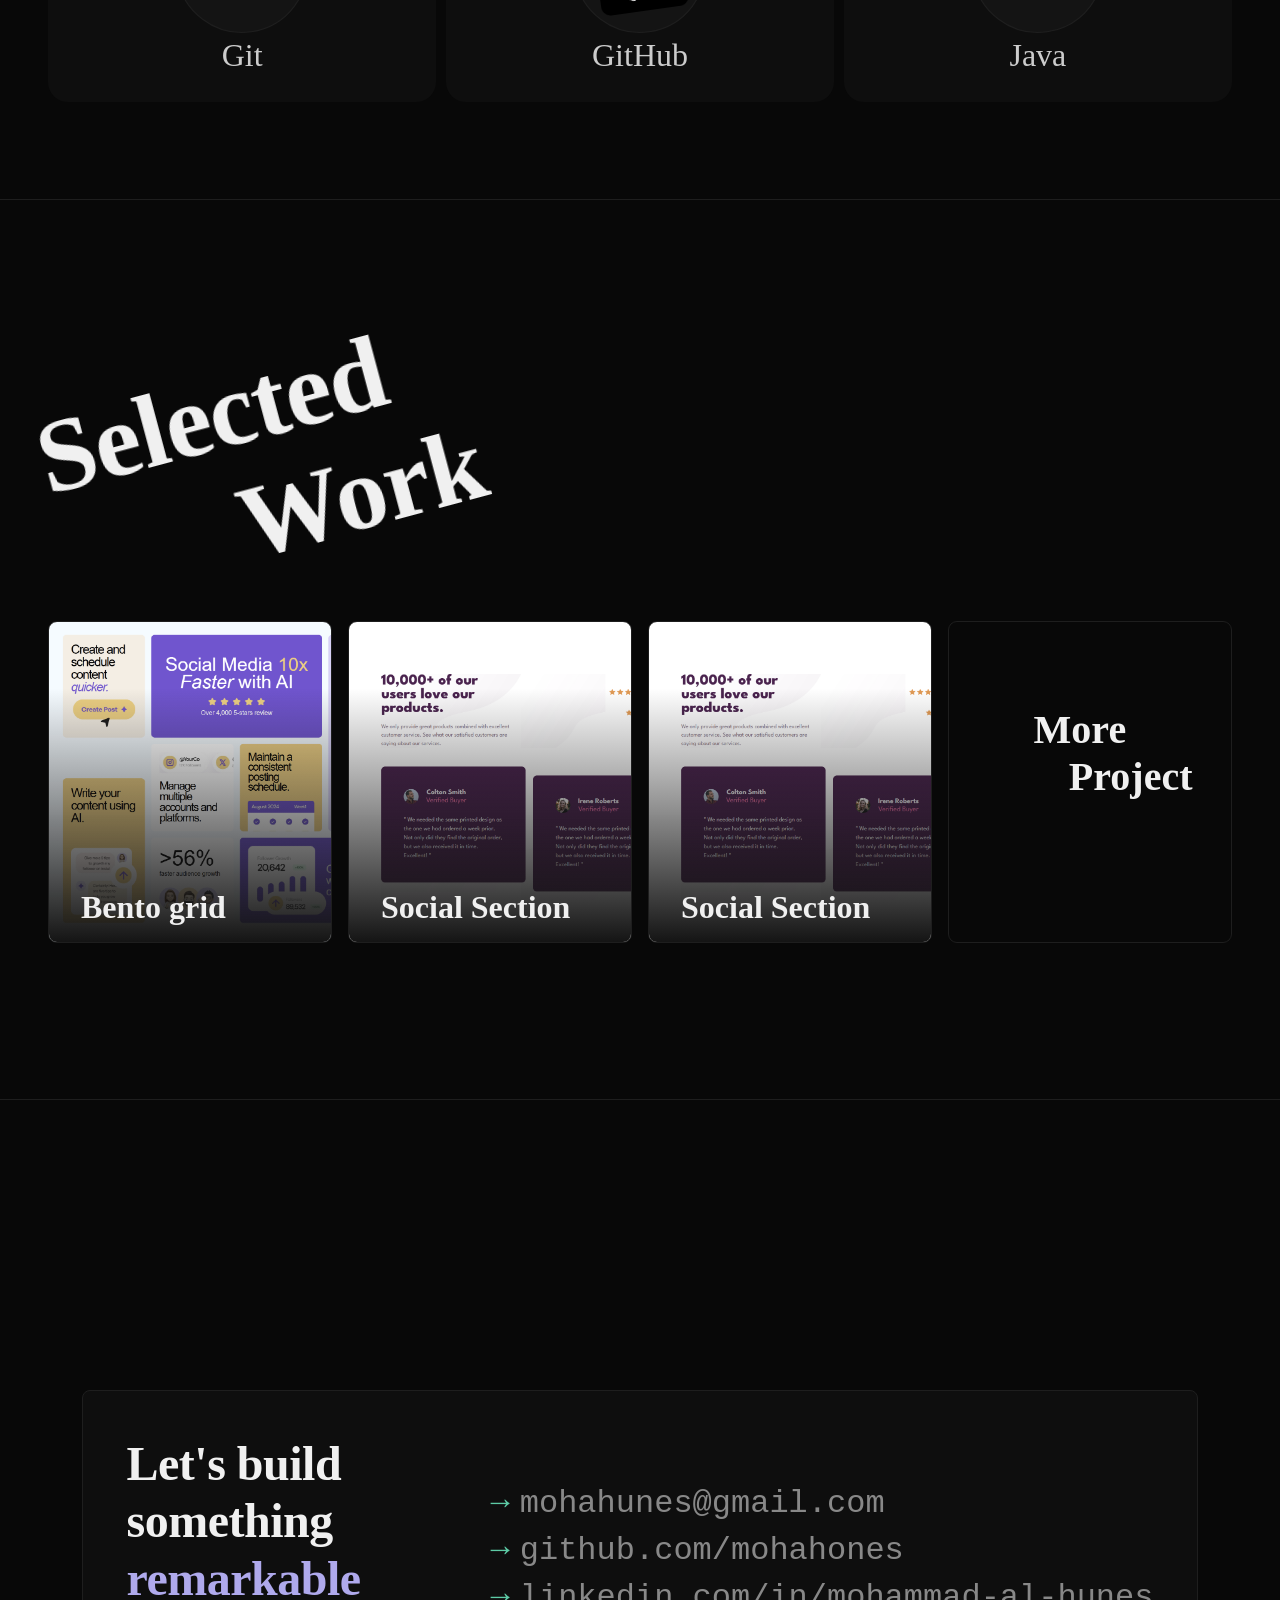
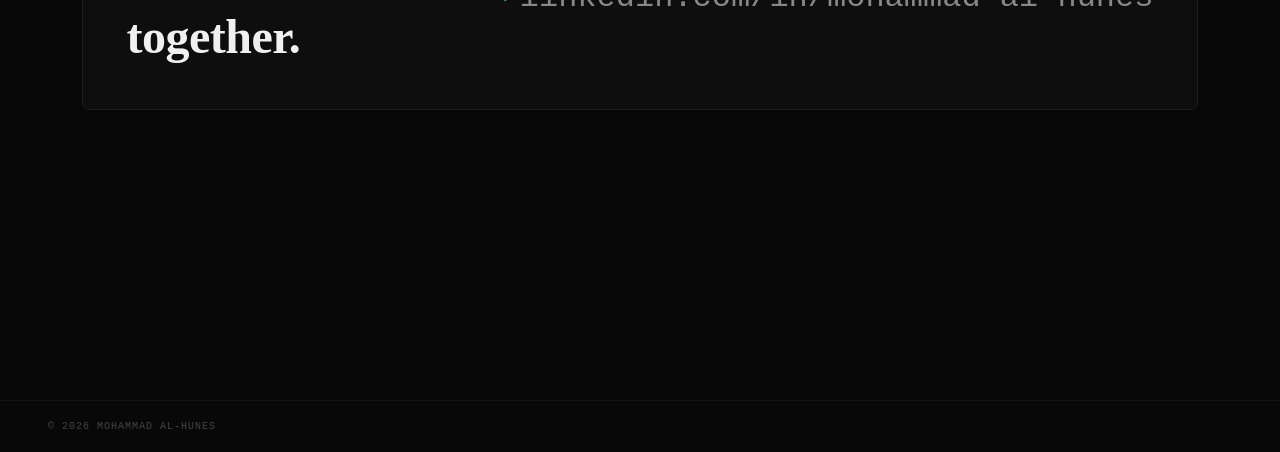
==== commit 10a598a2: "add" ====
--- a/index.html
+++ b/index.html
@@ -42,7 +42,6 @@
 </head>
 
 <body>
-
     <div class="pf">
 
 
--- a/Css/hero_section.css
+++ b/Css/hero_section.css
@@ -10,6 +10,7 @@
     gap: 2rem;
     font-family: var(--fontFamily--P);
     min-height: 480px;
+    overflow: hidden;
 }
 
 .status-badge {
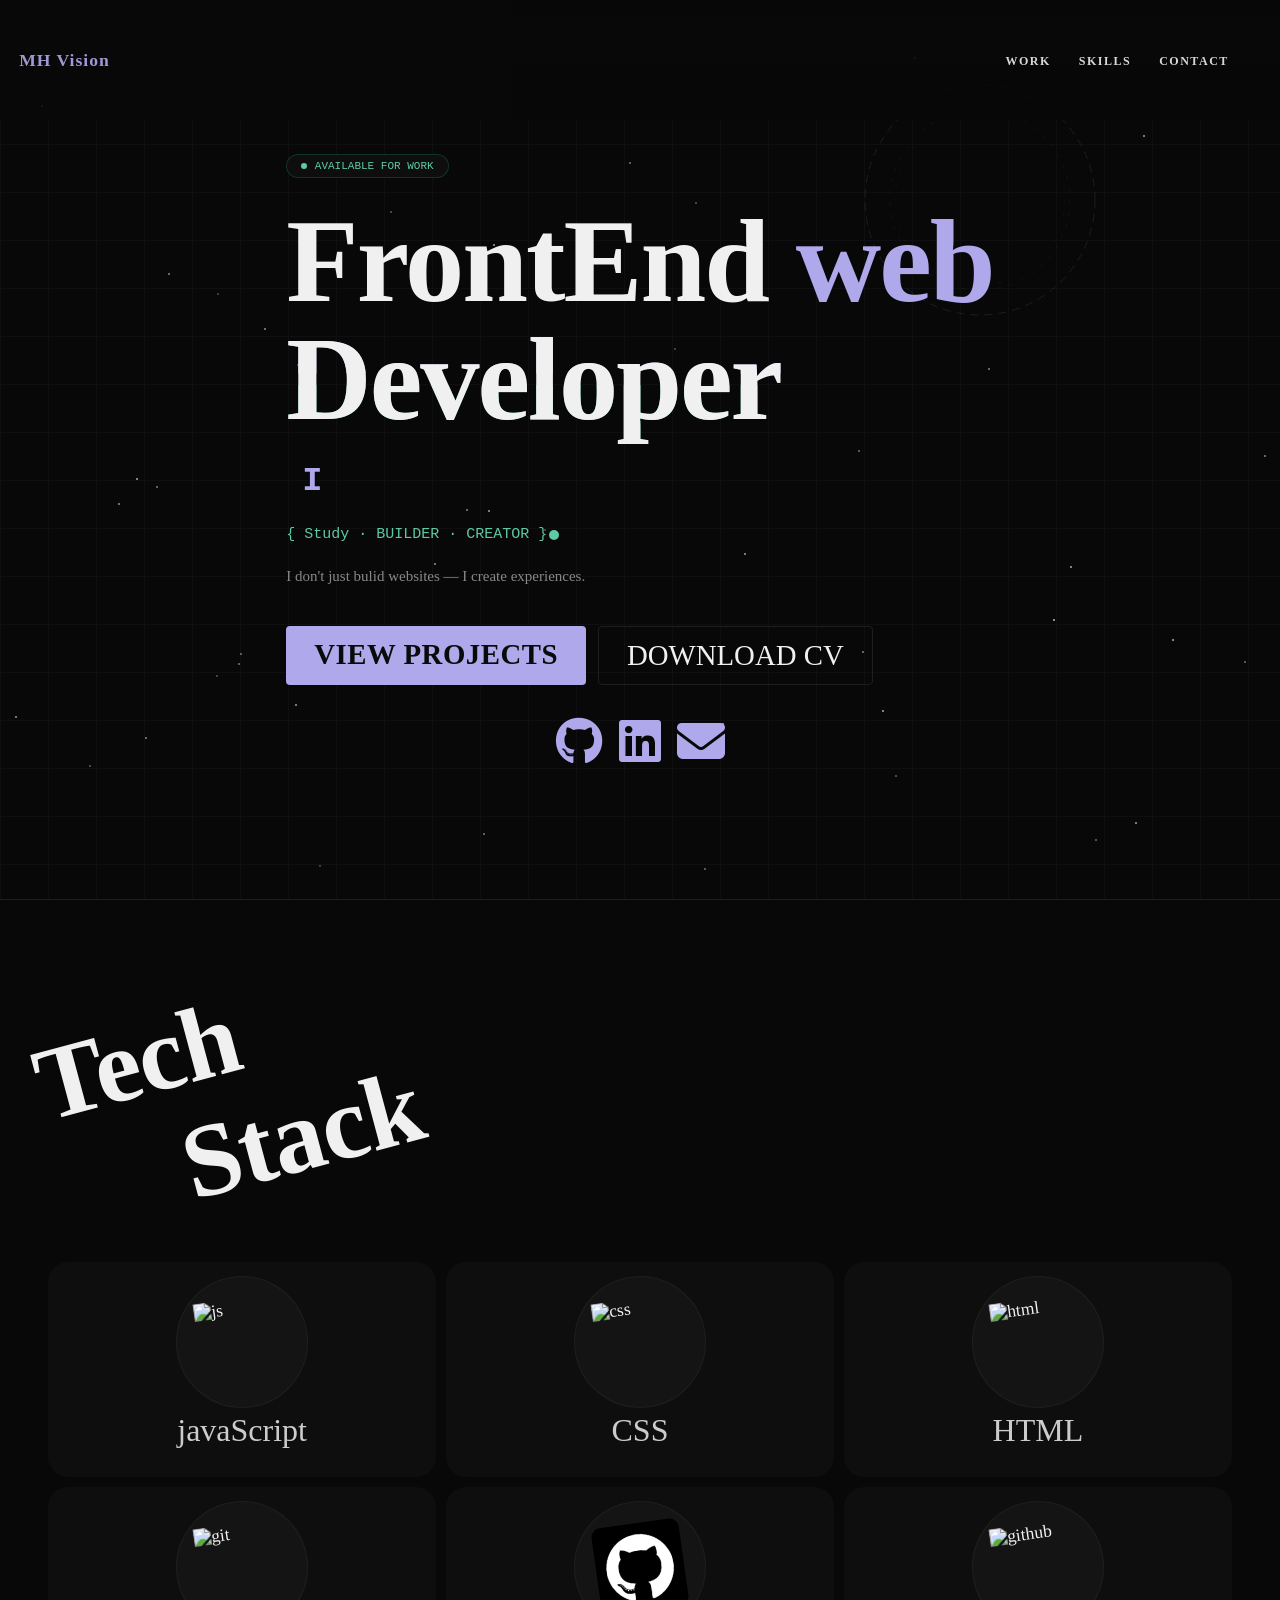
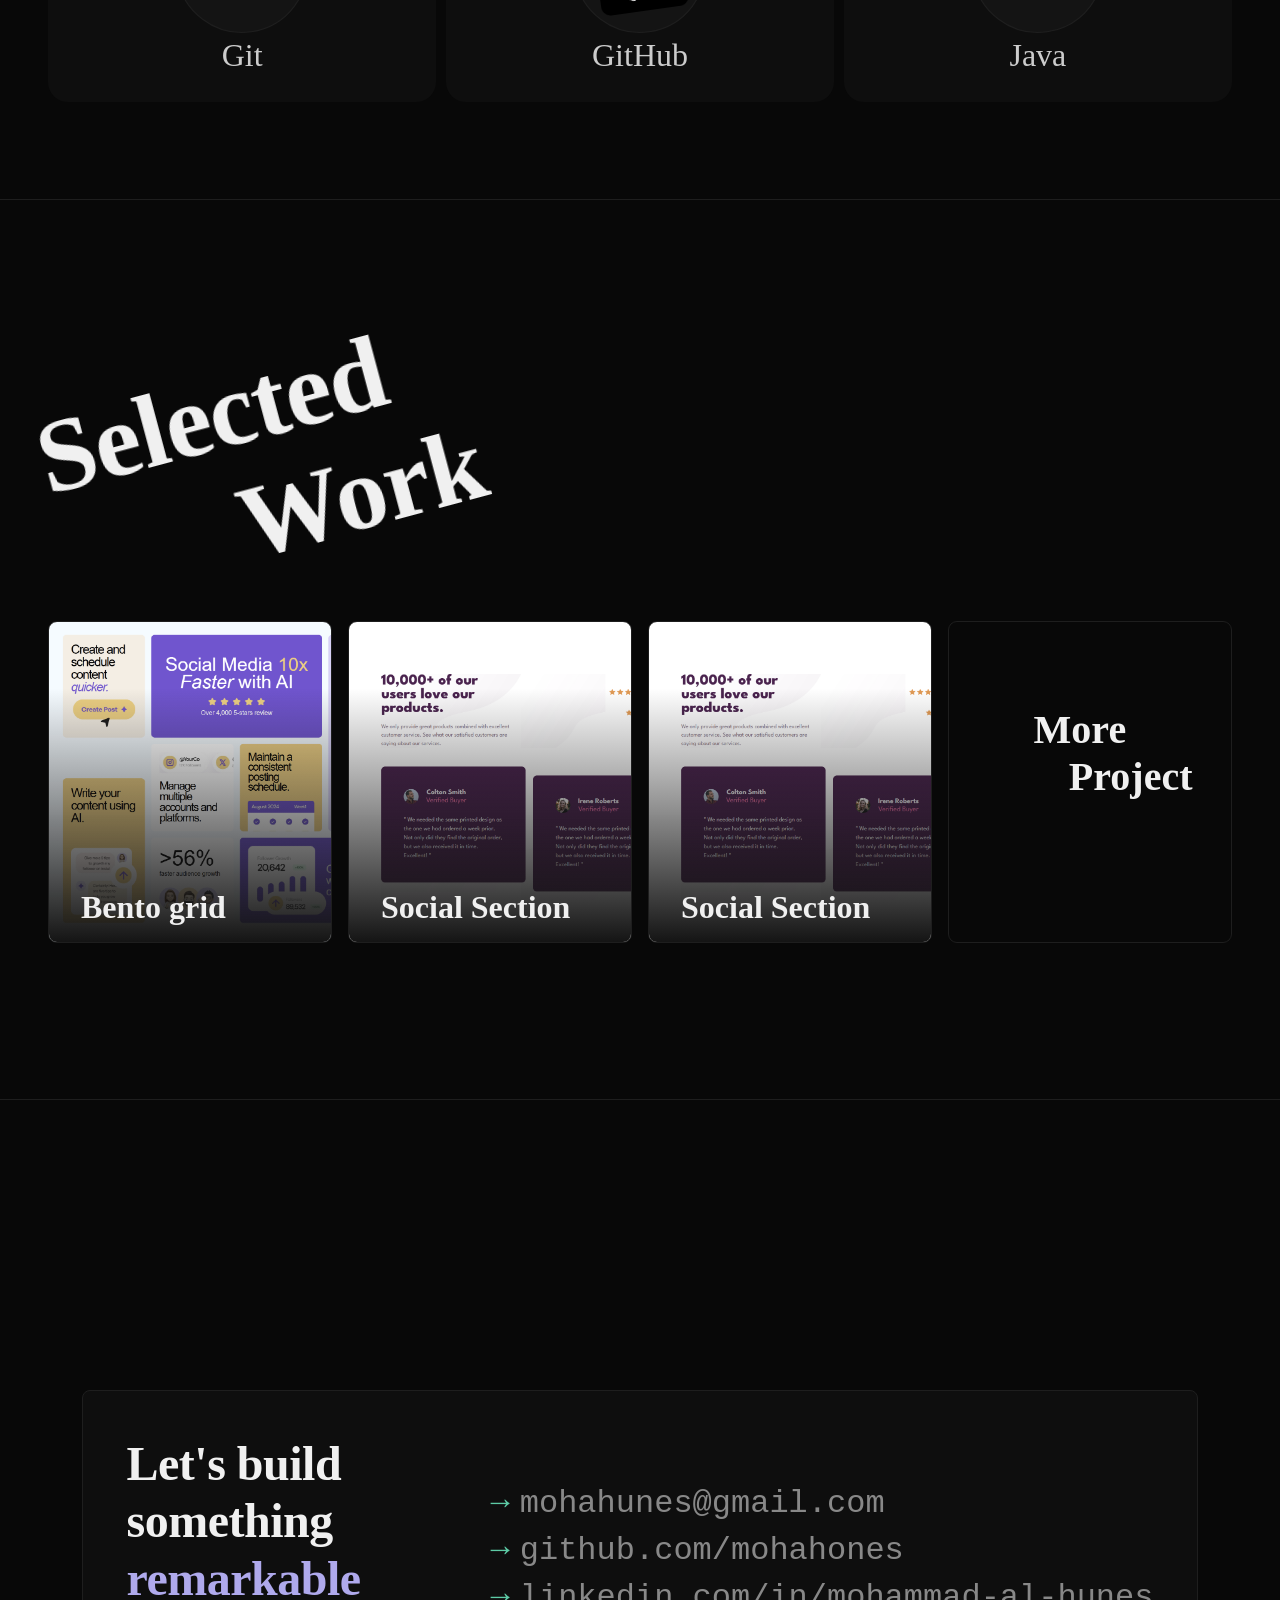
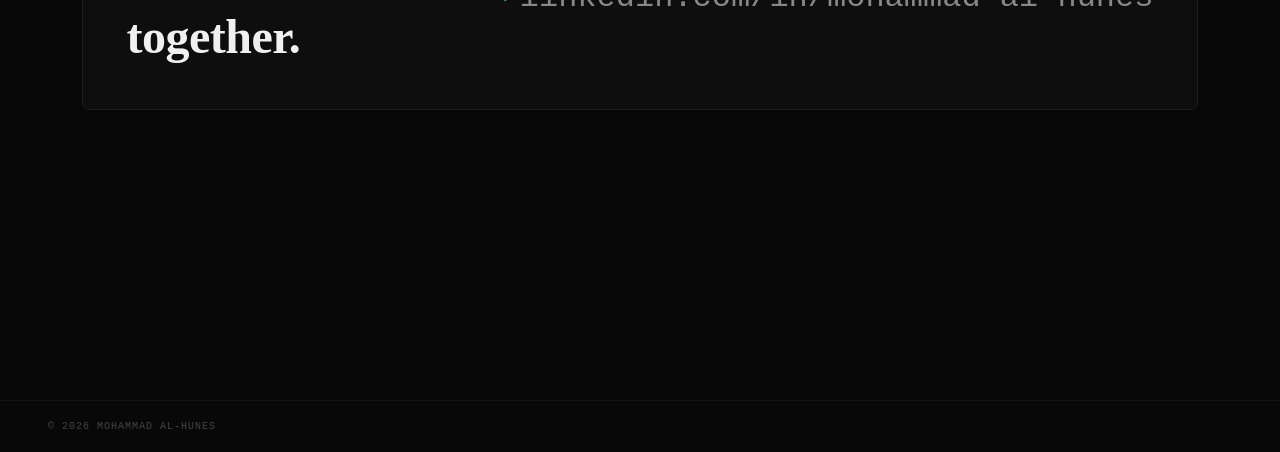
==== commit 42824d3f: "add" ====
--- a/index.html
+++ b/index.html
@@ -149,7 +149,7 @@
             <section class="block">
                 <p class="status-badge"><span class="dot"></span> AVAILABLE FOR WORK</p>
                 <main class="hero-name">
-                    <span class="line1">FontEnd<span class="line2"> web</span></span>
+                    <span class="line1">FrontEnd<span class="line2"> web</span></span>
                     <span class="line3 glitch" data-text="Developer">Developer</span>
                     <p class="typed">I <span id="typing"></span></p>
                 </main>
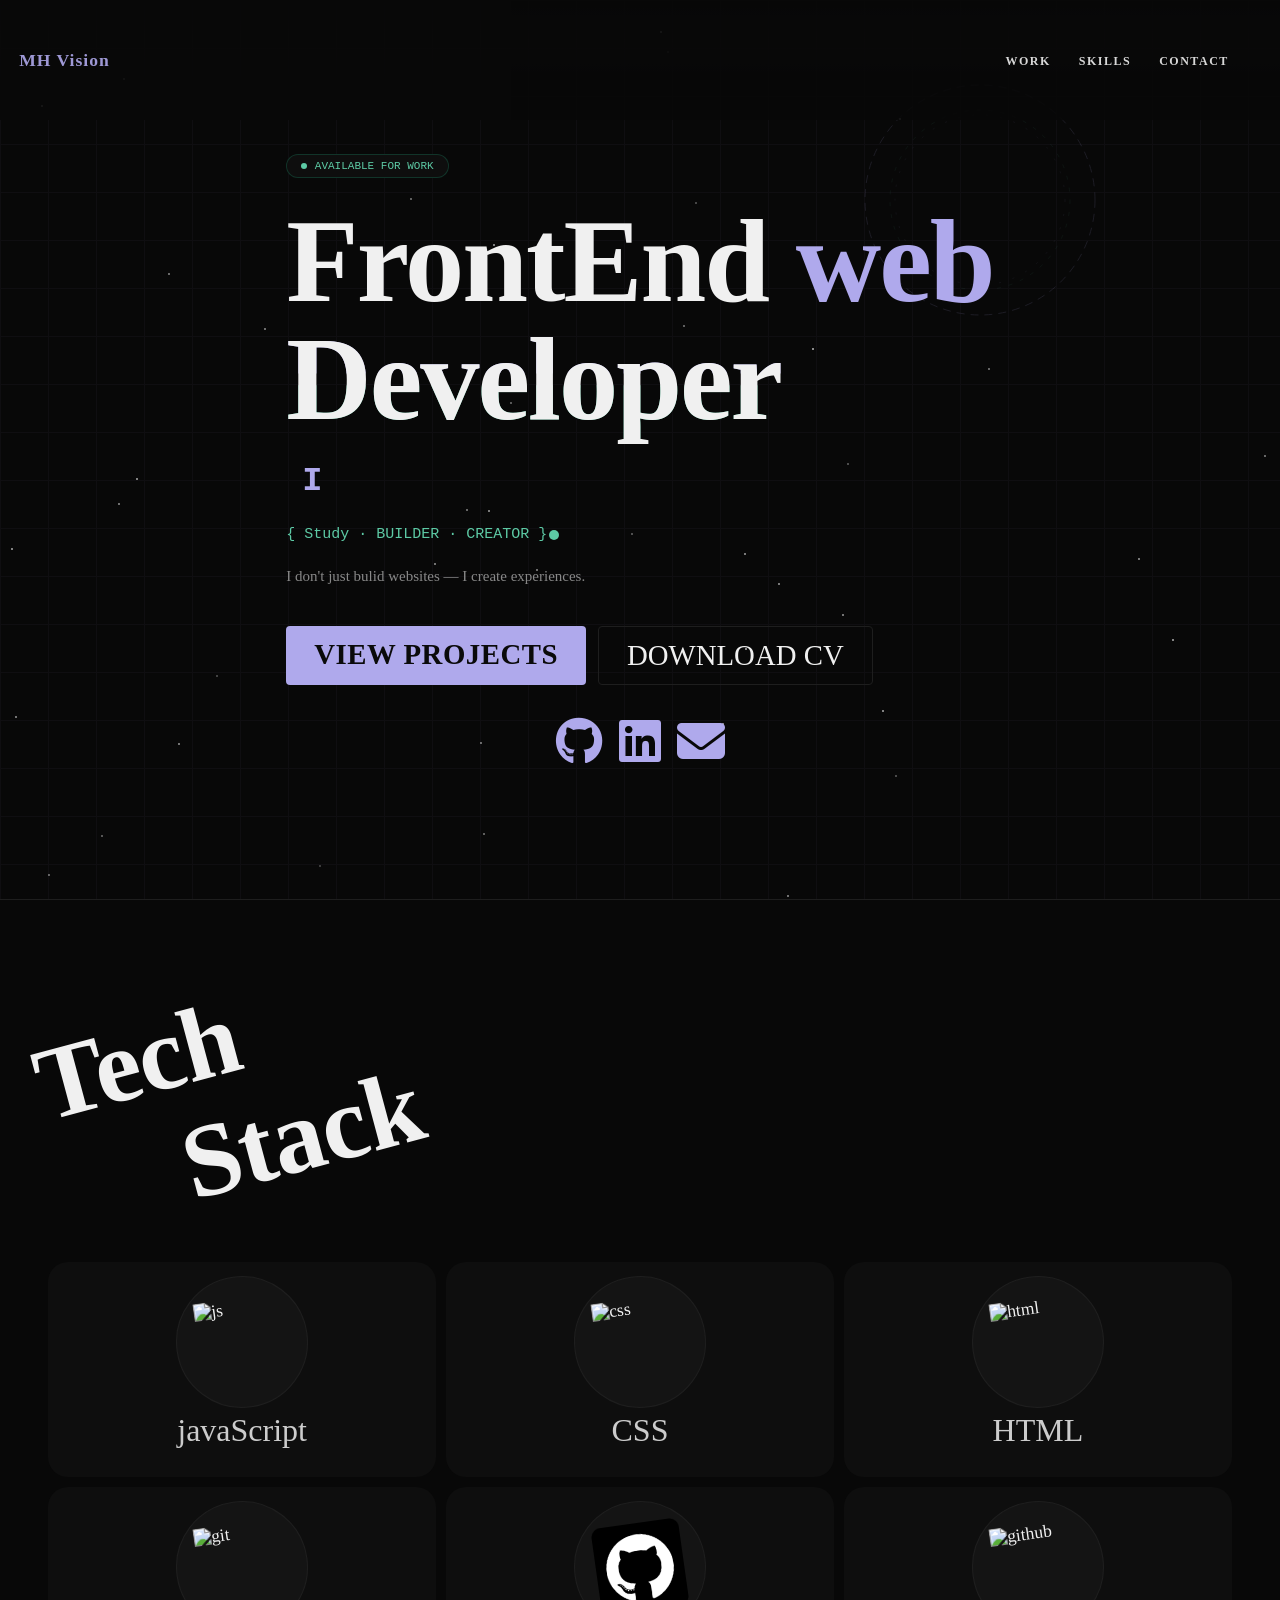
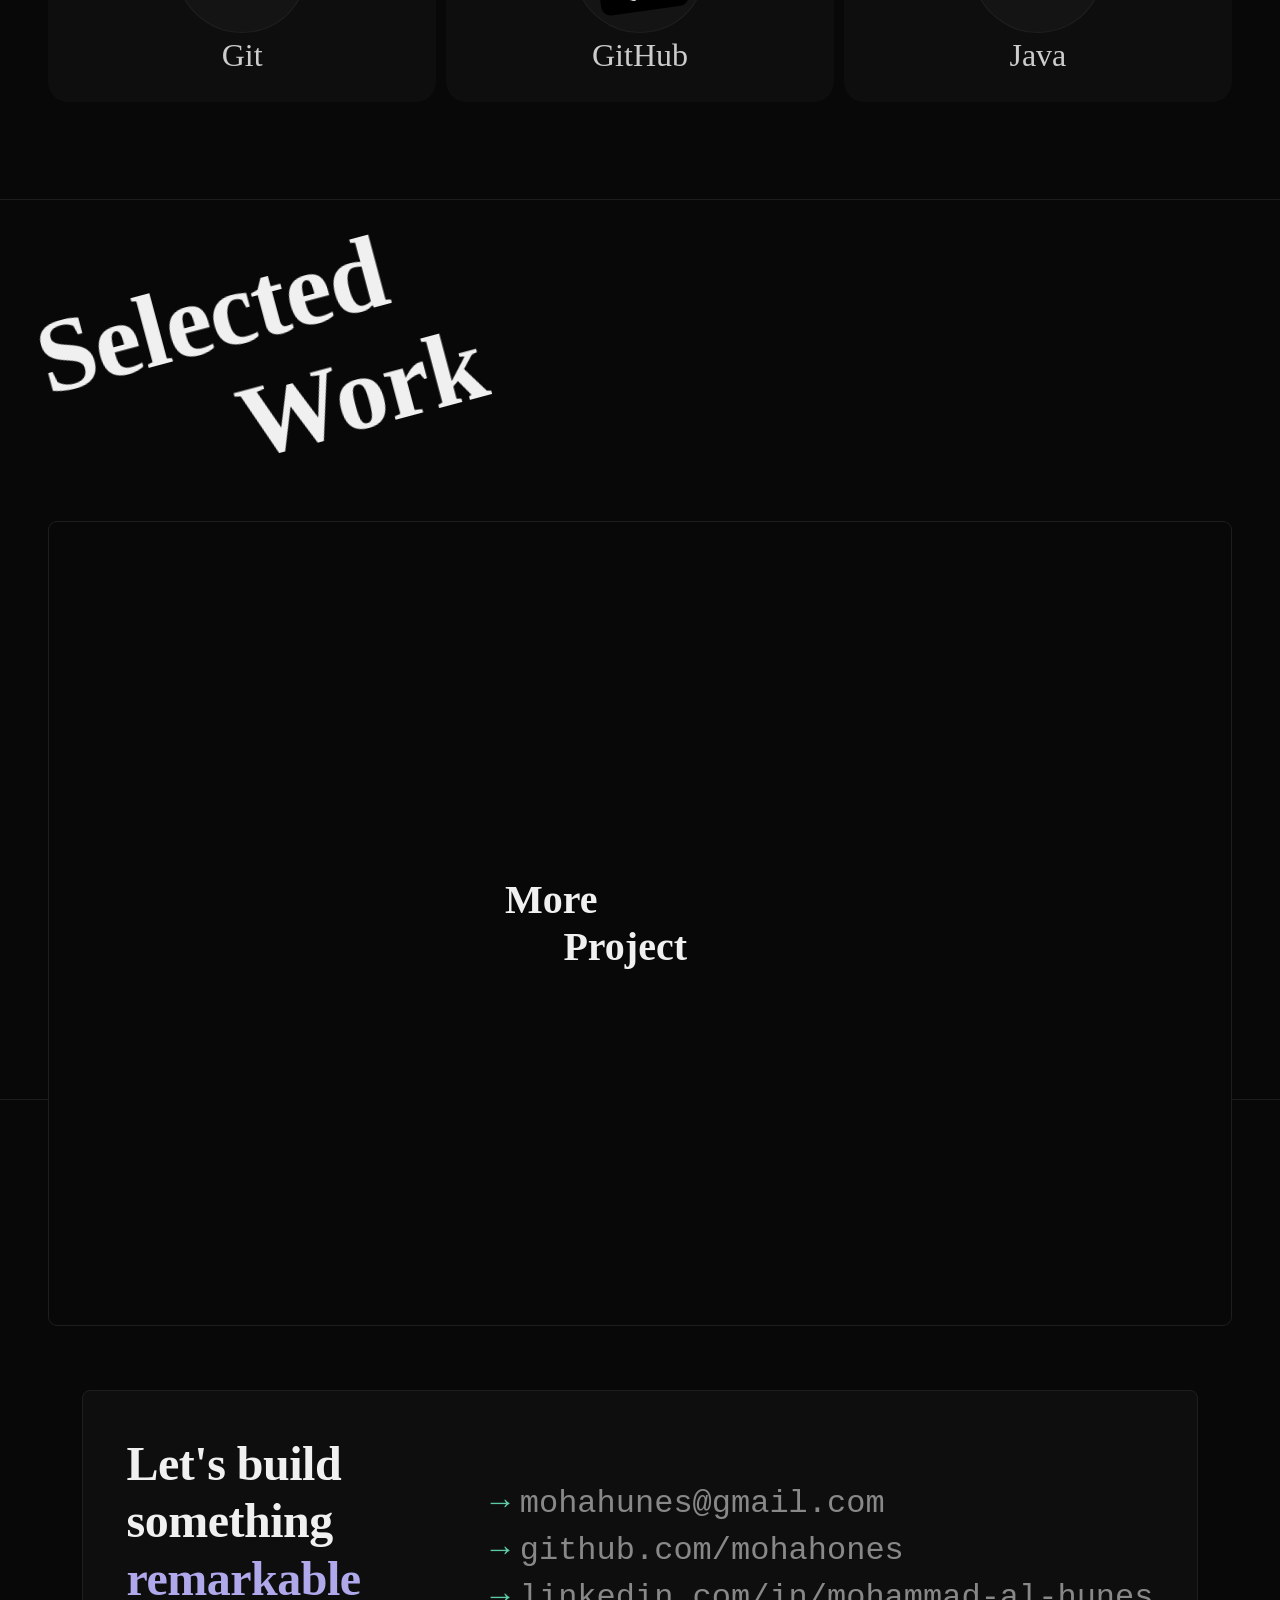
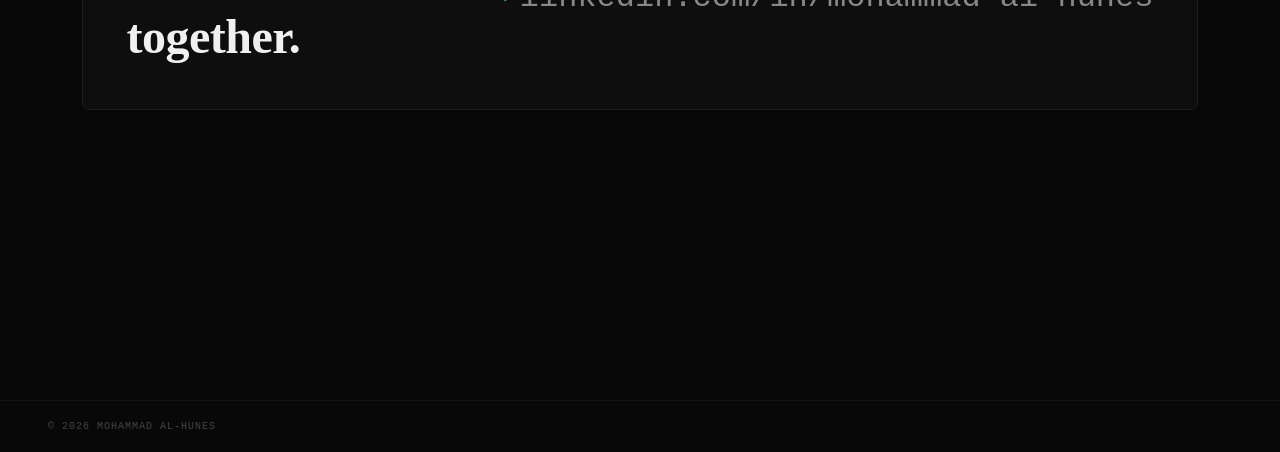
==== commit 5b143fee: "add" ====
--- a/index.html
+++ b/index.html
@@ -230,88 +230,7 @@
             <h2 class="sec-h">Selected <div class="ev">Work</div>
             </h2>
             <section class="project">
-                <div class="card project1">
-                    <div class="di-no">
-                        <div class="skils">
-                            <img src="https://cdn.jsdelivr.net/gh/devicons/devicon/icons/css3/css3-original.svg"
-                                alt="css" class="img-css img-sk">
-                            <img src="https://cdn.jsdelivr.net/gh/devicons/devicon/icons/html5/html5-original.svg"
-                                alt="html" class="img-html img-sk">
-                        </div>
-                    </div>
-                    <div class="co">
-                        <h3 class="project-card-h">Bento grid</h3>
-                        <p class="project-card-desc" id="typewriter-text"
-                            data-text="A responsive grid layout for displaying content in a visually appealing way.">
-                        </p>
-                    </div>
-                </div>
-                <div class="card project2">
-                    <div class="di-no">
-                        <div class="skils">
-                            <img src="https://cdn.jsdelivr.net/gh/devicons/devicon/icons/css3/css3-original.svg"
-                                alt="css" class="img-css img-sk">
-                            <img src="https://cdn.jsdelivr.net/gh/devicons/devicon/icons/html5/html5-original.svg"
-                                alt="html" class="img-html img-sk">
-                        </div>
-                    </div>
-                    <div class="co">
-                        <h3 class="project-card-h">Social Section</h3>
-                        <p class="project-card-desc" id="typewriter-text"
-                            data-text="Boost Authority with Verified FeedbackBuild instant trust by showcasing real user experiences.">
-                        </p>
-                    </div>
-                </div>
-                <div class="card project2">
-                    <div class="di-no">
-                        <div class="skils">
-                            <img src="https://cdn.jsdelivr.net/gh/devicons/devicon/icons/css3/css3-original.svg"
-                                alt="css" class="img-css img-sk">
-                            <img src="https://cdn.jsdelivr.net/gh/devicons/devicon/icons/html5/html5-original.svg"
-                                alt="html" class="img-html img-sk">
-                        </div>
-                    </div>
-                    <div class="co">
-                        <h3 class="project-card-h">Social Section</h3>
-                        <p class="project-card-desc" id="typewriter-text"
-                            data-text="A dynamic testimonial section featuring verified user feedback and ratings, designed to build instant brand authority and trust.">
-                        </p>
-                    </div>
-                </div>
-                <div class="card project2">
-                    <div class="di-no">
-                        <div class="skils">
-                            <img src="https://cdn.jsdelivr.net/gh/devicons/devicon/icons/css3/css3-original.svg"
-                                alt="css" class="img-css img-sk">
-                            <img src="https://cdn.jsdelivr.net/gh/devicons/devicon/icons/html5/html5-original.svg"
-                                alt="html" class="img-html img-sk">
-                            <img src="https://cdn.jsdelivr.net/gh/devicons/devicon/icons/javascript/javascript-original.svg"
-                                alt="js" class="img-js img-sk">
-                        </div>
-                    </div>
-                    <div class="co">
-                        <h3 class="project-card-h">Social Section</h3>
-                        <p class="project-card-desc" id="typewriter-text"
-                            data-text="A dynamic testimonial section featuring verified user feedback and ratings, designed to build instant brand authority and trust.">
-                        </p>
-                    </div>
-                </div>
-                <div class="card project2">
-                    <div class="di-no">
-                        <div class="skils">
-                            <img src="https://cdn.jsdelivr.net/gh/devicons/devicon/icons/css3/css3-original.svg"
-                                alt="css" class="img-css img-sk">
-                            <img src="https://cdn.jsdelivr.net/gh/devicons/devicon/icons/html5/html5-original.svg"
-                                alt="html" class="img-html img-sk">
-                        </div>
-                    </div>
-                    <div class="co">
-                        <h3 class="project-card-h">Social Section</h3>
-                        <p class="project-card-desc" id="typewriter-text"
-                            data-text="A dynamic testimonial section featuring verified user feedback and ratings, designed to build instant brand authority and trust.">
-                        </p>
-                    </div>
-                </div>
+              
                 <div class="more-project card">
                     <div class="more-click">
                         <h2 class="click">More <span class="ev">Project</span></h2>
